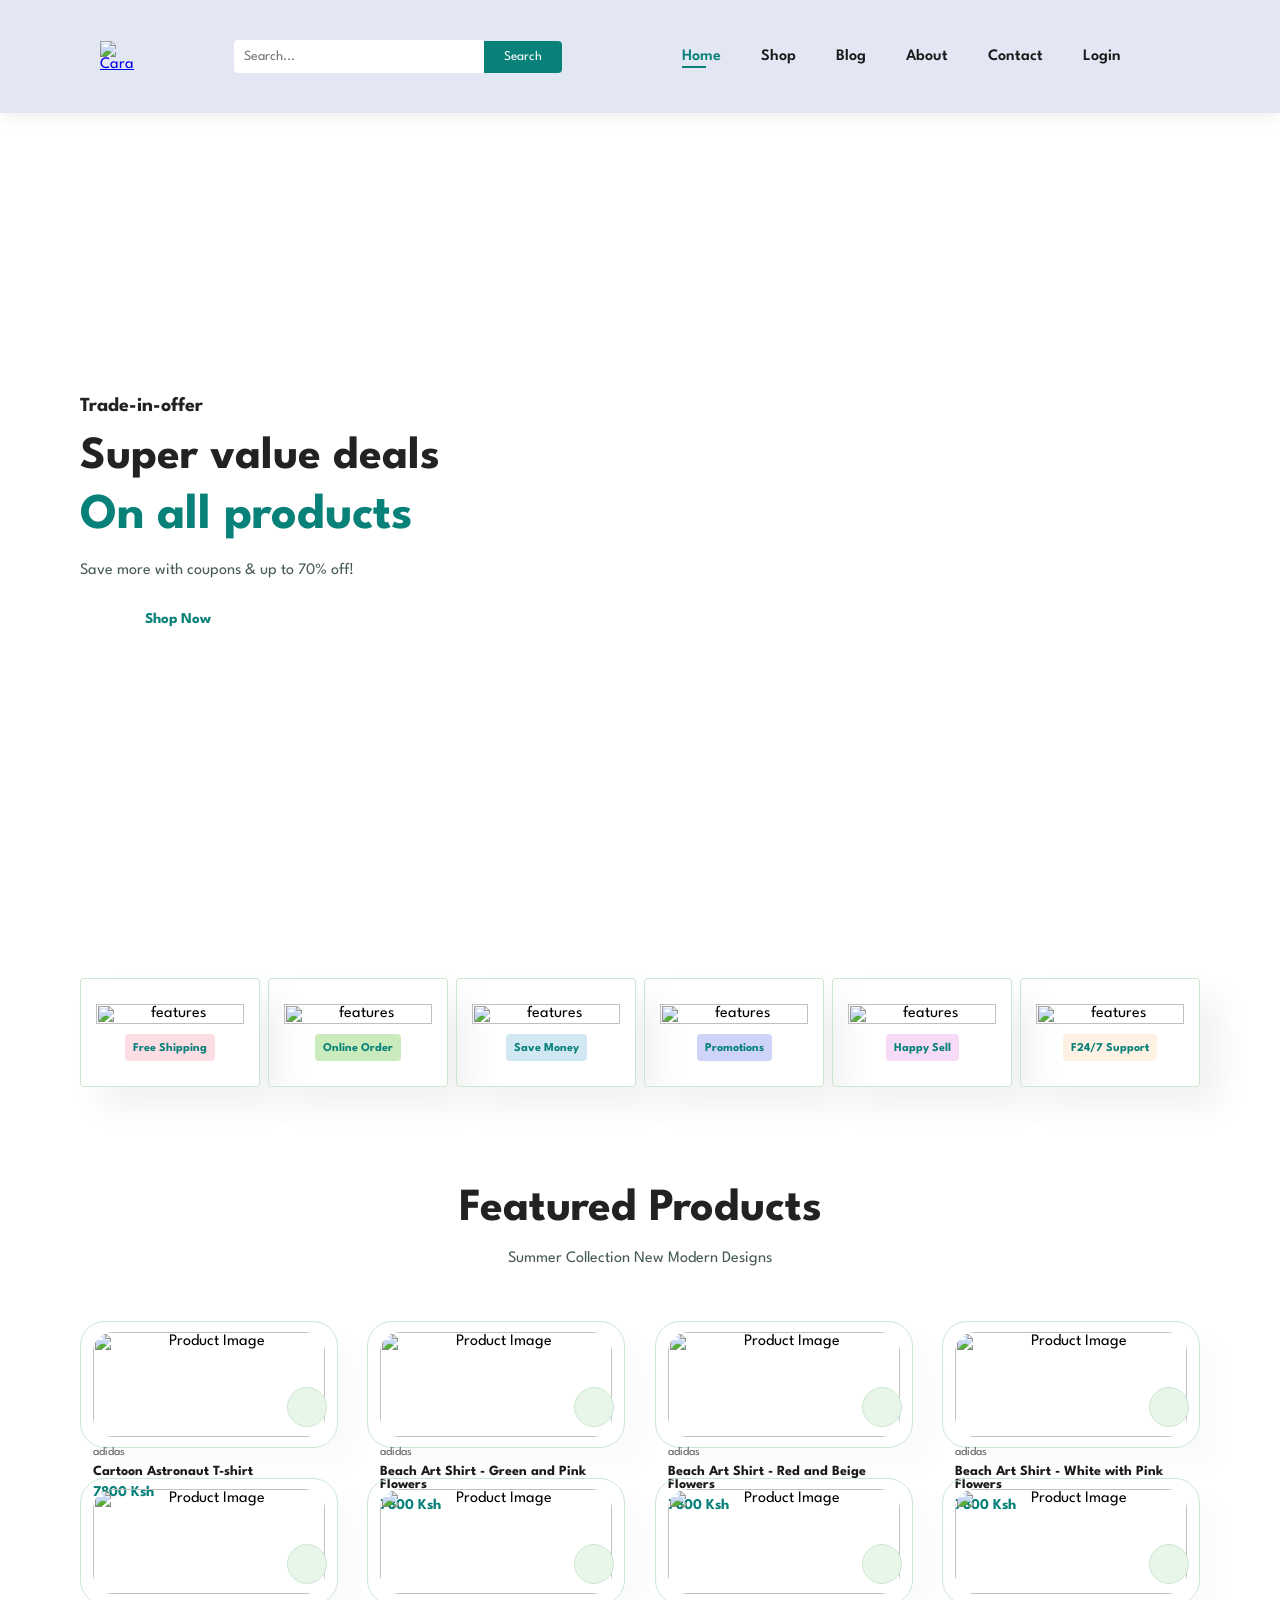
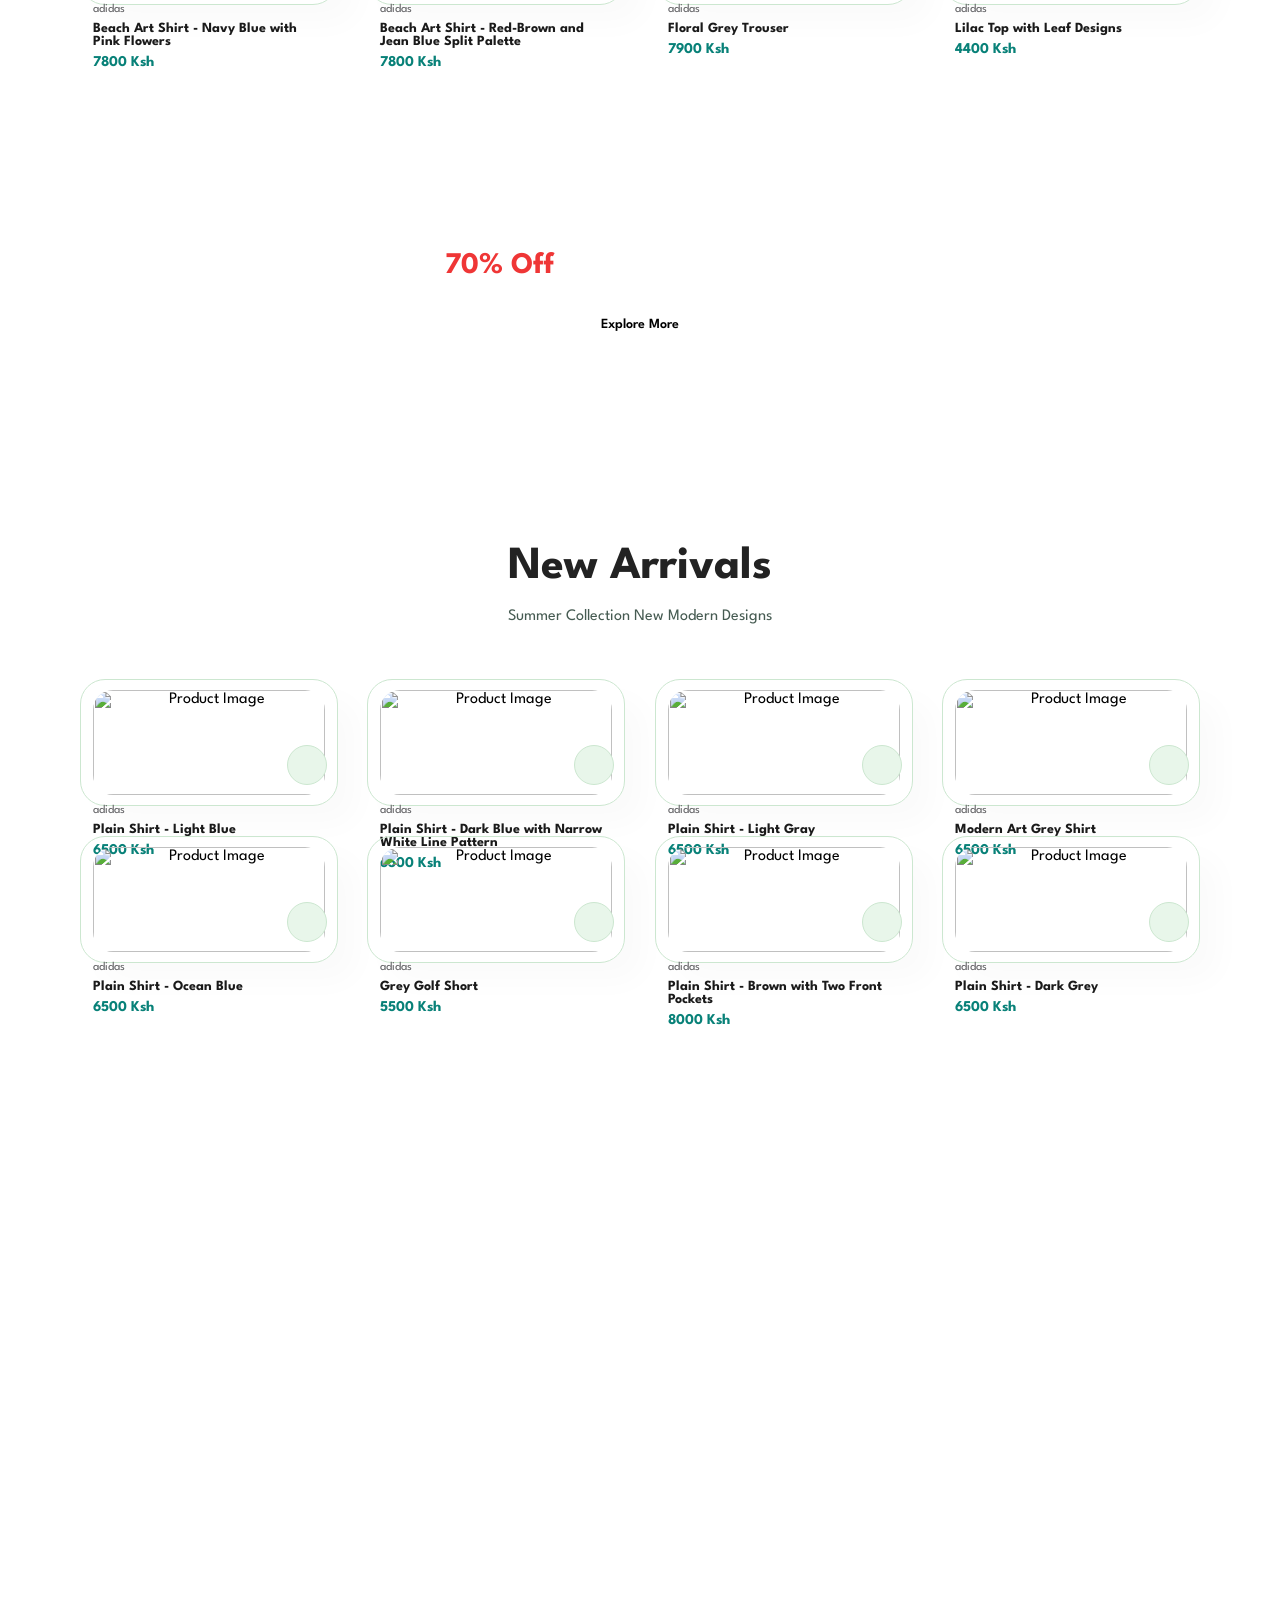
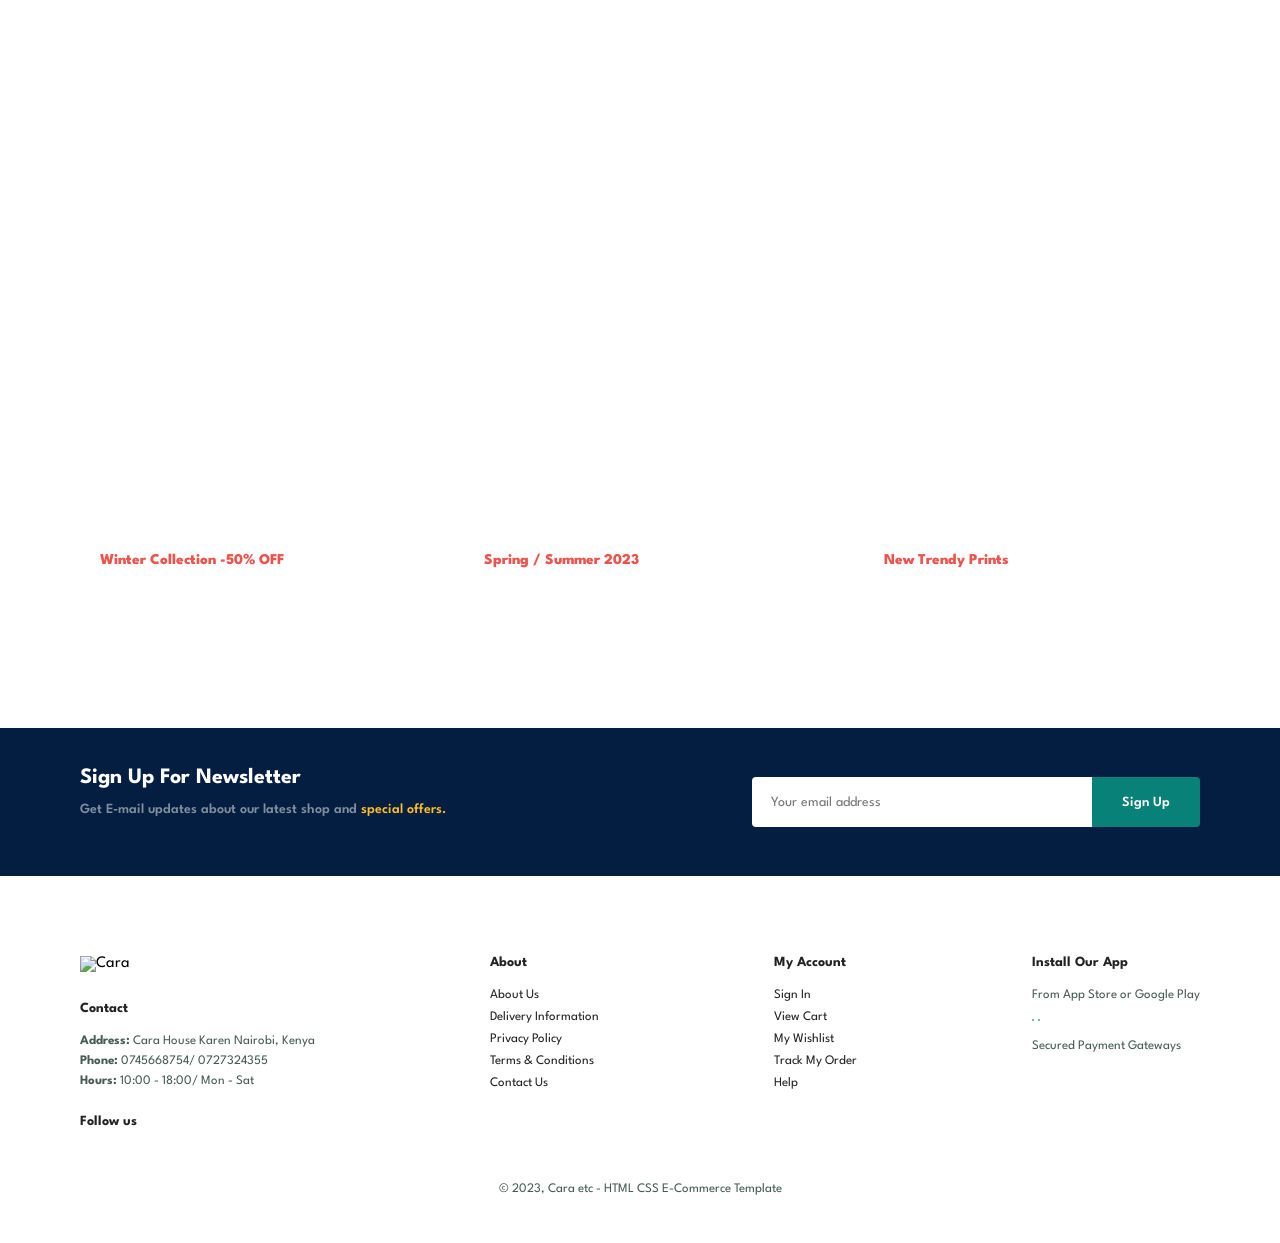
==== src/index.html @ 870f9282 "Add files via upload" ====
<html lang="en">
<head>
    <meta charset="UTF-8">
    <meta name="viewport" content="width=device-width, initial-scale=1.0">
    <title>Cara</title>
    <script src="https://kit.fontawesome.com/a2600dddb8.js" crossorigin="anonymous"></script>
    <script src="https://www.gstatic.com/firebasejs/10.5.2/firebase-firestore.js"></script>
    <link rel="stylesheet" href="style.css">
</head>
<body>

<section id="header">
    <a href="#"><img src="C:\Users\Maverick De' Clerke\Documents\GitHub\Cara\img\logo.png" class="logo" alt="Cara"></a>
    <div id="search-bar">
        <input type="text" id="search-input" placeholder="Search...">
        <button id="search-button">Search</button>
    </div>    
    <div>
        <ul id="navbar">
            <li><a class="active" href="index.html">Home</a></li>
            <li><a href="shop.html">Shop</a></li>
            <li><a href="blog.html">Blog</a></li>
            <li><a href="about.html">About</a></li>
            <li><a href="contact.html">Contact</a></li>
            <li><a href="home.html">Login</a></li>
            <li><a href="cart.html"><i class="fa-solid fa-store"></i></a></li>
        </ul>
    </div>
</section>

<section id="hero">
    <h4>Trade-in-offer</h4>
    <h2>Super value deals</h2>
    <h1>On all products</h1>
    <p>Save more with coupons & up to 70% off!</p>
    <button>Shop Now</button>
</section>

<section id="feature" class="section-p1">
    <div class="fe-box">
        <img src="C:\Users\Maverick De' Clerke\Documents\GitHub\Cara\img\features\f1.png" alt="features">
        <h6>Free Shipping</h6>
    </div>
    <div class="fe-box">
        <img src="C:\Users\Maverick De' Clerke\Documents\GitHub\Cara\img\features\f2.png" alt="features">
        <h6>Online Order</h6>
    </div>
    <div class="fe-box">
        <img src="C:\Users\Maverick De' Clerke\Documents\GitHub\Cara\img\features\f3.png" alt="features">
        <h6>Save Money</h6>
    </div>
    <div class="fe-box">
        <img src="C:\Users\Maverick De' Clerke\Documents\GitHub\Cara\img\features\f4.png" alt="features">
        <h6>Promotions</h6>
    </div>
    <div class="fe-box">
        <img src="C:\Users\Maverick De' Clerke\Documents\GitHub\Cara\img\features\f5.png" alt="features">
        <h6>Happy Sell</h6>
    </div>
    <div class="fe-box">
        <img src="C:\Users\Maverick De' Clerke\Documents\GitHub\Cara\img\features\f6.png" alt="features">
        <h6>F24/7 Support</h6>
    </div>
    

</section>

<section id="product1" class="section-p1">
<h2>Featured Products</h2>
<p>Summer Collection New Modern Designs</p>
<div class="pro-container">
       <div class="pro">
        <img src="C:\Users\Maverick De' Clerke\Documents\GitHub\Cara\img\products\f1.jpg" alt="Product Image">
            <div class="des">
                <span>adidas</span>
                <h5>Cartoon Astronaut T-shirt</h5>
                <div class="star">
                   <i class="fa-solid fa-star"></i>
                   <i class="fa-solid fa-star"></i>
                   <i class="fa-solid fa-star"></i>
                   <i class="fa-solid fa-star"></i>
                   <i class="fa-solid fa-star"></i> 
                </div>
                <h4>7800 Ksh</h4>
            </div>
            <a href="#"><i class="fa-solid fa-cart-shopping cart"></i></a>
       </div>
       <div class="pro">
        <img src="C:\Users\Maverick De' Clerke\Documents\GitHub\Cara\img\products\f2.jpg" alt="Product Image">
            <div class="des">
                <span>adidas</span>
                <h5>Beach Art Shirt - Green and Pink Flowers</h5>
                <div class="star">
                   <i class="fa-solid fa-star"></i>
                   <i class="fa-solid fa-star"></i>
                   <i class="fa-solid fa-star"></i>
                   <i class="fa-solid fa-star"></i>
                   <i class="fa-solid fa-star"></i> 
                </div>
                <h4>7800 Ksh</h4>
            </div>
            <a href="#"><i class="fa-solid fa-cart-shopping cart"></i></a>
       </div>
       <div class="pro">
        <img src="C:\Users\Maverick De' Clerke\Documents\GitHub\Cara\img\products\f3.jpg" alt="Product Image">
            <div class="des">
                <span>adidas</span>
                <h5>Beach Art Shirt - Red and Beige Flowers</h5>
                <div class="star">
                   <i class="fa-solid fa-star"></i>
                   <i class="fa-solid fa-star"></i>
                   <i class="fa-solid fa-star"></i>
                   <i class="fa-solid fa-star"></i>
                   <i class="fa-solid fa-star"></i> 
                </div>
                <h4>7800 Ksh</h4>
            </div>
            <a href="#"><i class="fa-solid fa-cart-shopping cart"></i></a>
       </div>
       <div class="pro">
        <img src="C:\Users\Maverick De' Clerke\Documents\GitHub\Cara\img\products\f4.jpg" alt="Product Image">
            <div class="des">
                <span>adidas</span>
                <h5>Beach Art Shirt - White with Pink Flowers</h5>
                <div class="star">
                   <i class="fa-solid fa-star"></i>
                   <i class="fa-solid fa-star"></i>
                   <i class="fa-solid fa-star"></i>
                   <i class="fa-solid fa-star"></i>
                   <i class="fa-solid fa-star"></i> 
                </div>
                <h4>7800 Ksh</h4>
            </div>
            <a href="#"><i class="fa-solid fa-cart-shopping cart"></i></a>
       </div>
       <div class="pro">
        <img src="C:\Users\Maverick De' Clerke\Documents\GitHub\Cara\img\products\f5.jpg" alt="Product Image">
            <div class="des">
                <span>adidas</span>
                <h5>Beach Art Shirt - Navy Blue with Pink Flowers</h5>
                <div class="star">
                   <i class="fa-solid fa-star"></i>
                   <i class="fa-solid fa-star"></i>
                   <i class="fa-solid fa-star"></i>
                   <i class="fa-solid fa-star"></i>
                   <i class="fa-solid fa-star"></i> 
                </div>
                <h4>7800 Ksh</h4>
            </div>
            <a href="#"><i class="fa-solid fa-cart-shopping cart"></i></a>
       </div>
       <div class="pro">
        <img src="C:\Users\Maverick De' Clerke\Documents\GitHub\Cara\img\products\f6.jpg" alt="Product Image">
            <div class="des">
                <span>adidas</span>
                <h5>Beach Art Shirt - Red-Brown and Jean Blue Split Palette</h5>
                <div class="star">
                   <i class="fa-solid fa-star"></i>
                   <i class="fa-solid fa-star"></i>
                   <i class="fa-solid fa-star"></i>
                   <i class="fa-solid fa-star"></i>
                   <i class="fa-solid fa-star"></i> 
                </div>
                <h4>7800 Ksh</h4>
            </div>
            <a href="#"><i class="fa-solid fa-cart-shopping cart"></i></a>
       </div>
       <div class="pro">
        <img src="C:\Users\Maverick De' Clerke\Documents\GitHub\Cara\img\products\f7.jpg" alt="Product Image">
            <div class="des">
                <span>adidas</span>
                <h5>Floral Grey Trouser</h5>
                <div class="star">
                   <i class="fa-solid fa-star"></i>
                   <i class="fa-solid fa-star"></i>
                   <i class="fa-solid fa-star"></i>
                   <i class="fa-solid fa-star"></i>
                   <i class="fa-solid fa-star"></i> 
                </div>
                <h4>7900 Ksh</h4>
            </div>
            <a href="#"><i class="fa-solid fa-cart-shopping cart"></i></a>
       </div>
       <div class="pro">
        <img src="C:\Users\Maverick De' Clerke\Documents\GitHub\Cara\img\products\f8.jpg" alt="Product Image">
            <div class="des">
                <span>adidas</span>
                <h5>Lilac Top with Leaf Designs</h5>
                <div class="star">
                   <i class="fa-solid fa-star"></i>
                   <i class="fa-solid fa-star"></i>
                   <i class="fa-solid fa-star"></i>
                   <i class="fa-solid fa-star"></i>
                   <i class="fa-solid fa-star"></i> 
                </div>
                <h4>4400 Ksh</h4>
            </div>
            <a href="#"><i class="fa-solid fa-cart-shopping cart"></i></a>
       </div>
</div>
</section>

<section id="banner" class="section-m1">
    <h4>Repair Services</h4>
    <h2>Up to <span>70% Off</span> - All T-Shirts & Accessories</h2>
    <button class="normal">Explore More</button>
    </section>

<section id="product1" class="section-p1">
<h2>New Arrivals</h2>
<p>Summer Collection New Modern Designs</p>
<div class="pro-container">
       <div class="pro">
        <img src="C:\Users\Maverick De' Clerke\Documents\GitHub\Cara\img\products\n1.jpg" alt="Product Image">
            <div class="des">
                <span>adidas</span>
                <h5>Plain Shirt - Light Blue</h5>
                <div class="star">
                   <i class="fa-solid fa-star"></i>
                   <i class="fa-solid fa-star"></i>
                   <i class="fa-solid fa-star"></i>
                   <i class="fa-solid fa-star"></i>
                   <i class="fa-solid fa-star"></i> 
                </div>
                <h4>6500 Ksh</h4>
            </div>
            <a href="#"><i class="fa-solid fa-cart-shopping cart"></i></a>
       </div>
       <div class="pro">
        <img src="C:\Users\Maverick De' Clerke\Documents\GitHub\Cara\img\products\n2.jpg" alt="Product Image">
            <div class="des">
                <span>adidas</span>
                <h5>Plain Shirt - Dark Blue with Narrow White Line Pattern</h5>
                <div class="star">
                   <i class="fa-solid fa-star"></i>
                   <i class="fa-solid fa-star"></i>
                   <i class="fa-solid fa-star"></i>
                   <i class="fa-solid fa-star"></i>
                   <i class="fa-solid fa-star"></i> 
                </div>
                <h4>6500 Ksh</h4>
            </div>
            <a href="#"><i class="fa-solid fa-cart-shopping cart"></i></a>
       </div>
       <div class="pro">
        <img src="C:\Users\Maverick De' Clerke\Documents\GitHub\Cara\img\products\n3.jpg" alt="Product Image">
            <div class="des">
                <span>adidas</span>
                <h5>Plain Shirt - Light Gray</h5>
                <div class="star">
                   <i class="fa-solid fa-star"></i>
                   <i class="fa-solid fa-star"></i>
                   <i class="fa-solid fa-star"></i>
                   <i class="fa-solid fa-star"></i>
                   <i class="fa-solid fa-star"></i> 
                </div>
                <h4>6500 Ksh</h4>
            </div>
            <a href="#"><i class="fa-solid fa-cart-shopping cart"></i></a>
       </div>
       <div class="pro">
        <img src="C:\Users\Maverick De' Clerke\Documents\GitHub\Cara\img\products\n4.jpg" alt="Product Image">
            <div class="des">
                <span>adidas</span>
                <h5>Modern Art Grey Shirt</h5>
                <div class="star">
                   <i class="fa-solid fa-star"></i>
                   <i class="fa-solid fa-star"></i>
                   <i class="fa-solid fa-star"></i>
                   <i class="fa-solid fa-star"></i>
                   <i class="fa-solid fa-star"></i> 
                </div>
                <h4>6500 Ksh</h4>
            </div>
            <a href="#"><i class="fa-solid fa-cart-shopping cart"></i></a>
       </div>
       <div class="pro">
        <img src="C:\Users\Maverick De' Clerke\Documents\GitHub\Cara\img\products\n5.jpg" alt="Product Image">
            <div class="des">
                <span>adidas</span>
                <h5>Plain Shirt - Ocean Blue</h5>
                <div class="star">
                   <i class="fa-solid fa-star"></i>
                   <i class="fa-solid fa-star"></i>
                   <i class="fa-solid fa-star"></i>
                   <i class="fa-solid fa-star"></i>
                   <i class="fa-solid fa-star"></i> 
                </div>
                <h4>6500 Ksh</h4>
            </div>
            <a href="#"><i class="fa-solid fa-cart-shopping cart"></i></a>
       </div>
       <div class="pro">
        <img src="C:\Users\Maverick De' Clerke\Documents\GitHub\Cara\img\products\n6.jpg" alt="Product Image">
            <div class="des">
                <span>adidas</span>
                <h5>Grey Golf Short</h5>
                <div class="star">
                   <i class="fa-solid fa-star"></i>
                   <i class="fa-solid fa-star"></i>
                   <i class="fa-solid fa-star"></i>
                   <i class="fa-solid fa-star"></i>
                   <i class="fa-solid fa-star"></i> 
                </div>
                <h4>5500 Ksh</h4>
            </div>
            <a href="#"><i class="fa-solid fa-cart-shopping cart"></i></a>
       </div>
       <div class="pro">
        <img src="C:\Users\Maverick De' Clerke\Documents\GitHub\Cara\img\products\n7.jpg" alt="Product Image">
            <div class="des">
                <span>adidas</span>
                <h5>Plain Shirt - Brown with Two Front Pockets</h5>
                <div class="star">
                   <i class="fa-solid fa-star"></i>
                   <i class="fa-solid fa-star"></i>
                   <i class="fa-solid fa-star"></i>
                   <i class="fa-solid fa-star"></i>
                   <i class="fa-solid fa-star"></i> 
                </div>
                <h4>8000 Ksh</h4>
            </div>
            <a href="#"><i class="fa-solid fa-cart-shopping cart"></i></a>
       </div>
       <div class="pro">
        <img src="C:\Users\Maverick De' Clerke\Documents\GitHub\Cara\img\products\n8.jpg" alt="Product Image">
            <div class="des">
                <span>adidas</span>
                <h5>Plain Shirt - Dark Grey</h5>
                <div class="star">
                   <i class="fa-solid fa-star"></i>
                   <i class="fa-solid fa-star"></i>
                   <i class="fa-solid fa-star"></i>
                   <i class="fa-solid fa-star"></i>
                   <i class="fa-solid fa-star"></i> 
                </div>
                <h4>6500 Ksh</h4>
            </div>
            <a href="#"><i class="fa-solid fa-cart-shopping cart"></i></a>
       </div>
</div>
</section>

<section id="sm-banner" class="section-p1">
    <div class="banner-box">
        <h4>Crazy Deals</h4>
        <h2>Buy 1 get 1 free</h2>
        <span>The best classic dress is on sale at Cara</span>
        <button class="white">Learn More</button>
    </div>
    <div class="banner-box banner-box2">
        <h4>Spring/Summer</h4>
        <h2>Upcoming Season</h2>
        <span>The best classic dress is on sale at Cara</span>
        <button class="white">Collection</button>
    </div>
</section>

<section id="banner3">
    <div class="banner-box">
        
        <h2>SEASONAL SALE</h2>
        <h3>Winter Collection -50% OFF</h3>
        
    </div>
    <div class="banner-box banner-box2">
        
        <h2>NEW FOOTWEAR COLLECTION</h2>
        <h3>Spring / Summer 2023</h3>
        
    </div>
    <div class="banner-box banner-box3">
        
        <h2>T-SHIRTS</h2>
        <h3>New Trendy Prints</h3>
        
    </div>
</section>

<section id="newsletter" class="section-p1 section-m1">

<div class="newstext">
    <h4>Sign Up For Newsletter</h4>
    <p>Get E-mail updates about our latest shop and <span>special offers.</span> </p>
</div>
<div class="form">
    <input type="text" placeholder="Your email address">
    <button class="normal">Sign Up</button>
</div>

</section>

<footer class="section-p1">

    <div class="col">
        <img class="logo" src="C:\Users\Maverick De' Clerke\Documents\GitHub\Cara\img\logo.png" alt="Cara">
        <h4>Contact</h4>
        <p><strong>Address:</strong> Cara House
Karen
Nairobi, Kenya</p>
        <p><strong>Phone:</strong> 0745668754/ 0727324355</p>
        <p><strong>Hours:</strong> 10:00 - 18:00/ Mon - Sat</p>
        <div class="follow">
             <h4>Follow us</h4>
             <div class="icon">
                <i class="fa-brands fa-facebook-f"></i>
                <i class="fa-brands fa-x-twitter"></i>
                <i class="fa-brands fa-instagram"></i>
                <i class="fa-brands fa-google"></i>
             </div>
        </div>
    </div>
    <div class="col">
        <h4>About</h4>
        <a href="#">About Us</a>
        <a href="#">Delivery Information</a>
        <a href="#">Privacy Policy</a>
        <a href="#">Terms & Conditions</a>
        <a href="#">Contact Us</a>
    </div>
    <div class="col">
        <h4>My Account</h4>
        <a href="#">Sign In</a>
        <a href="#">View Cart</a>
        <a href="#">My Wishlist</a>
        <a href="#">Track My Order</a>
        <a href="#">Help</a>
    </div>
    <div class="col install">
        <h4>Install Our App</h4>
        <p>From App Store or Google Play</p>
        <div class="row">
            <img src="C:\Users\Maverick De' Clerke\Documents\GitHub\Cara\img\pay\app.jpg" alt="">
            <img src="C:\Users\Maverick De' Clerke\Documents\GitHub\Cara\img\pay\play.jpg" alt="">
        </div>
        <p>Secured Payment Gateways</p>
        <img src="C:\Users\Maverick De' Clerke\Documents\GitHub\Cara\img\pay\pay.png" alt="">
    </div>
    <div class="copyright">
        <p>© 2023, Cara etc - HTML CSS E-Commerce Template</p>
    </div>
</footer>

 <script src="script.js"></script>
</body>
<!-- ... (Previous HTML code) ... -->

<script>
    // Initialize Firebase
    const firebaseConfig = {
        apiKey: 'YOUR_API_KEY',
        authDomain: 'YOUR_AUTH_DOMAIN',
        projectId: 'YOUR_PROJECT_ID',
        storageBucket: 'YOUR_STORAGE_BUCKET',
        messagingSenderId: 'YOUR_MESSAGING_SENDER_ID',
        appId: 'YOUR_APP_ID'
    };

    firebase.initializeApp(firebaseConfig);
    const db = firebase.firestore();

    // Function to fetch product data and display it
    function fetchProductData() {
        const productsCollection = db.collection('products');

        productsCollection.get()
            .then((querySnapshot) => {
                const productContainer = document.getElementById('product-container');

                querySnapshot.forEach((doc) => {
                    const productData = doc.data();
                    const productElement = createProductElement(productData);
                    productContainer.appendChild(productElement);
                });
            })
            .catch((error) => {
                console.error('Error getting products:', error);
            });
    }

    // Function to create a product element for displaying
    function createProductElement(productData) {
        const productDiv = document.createElement('div');
        productDiv.classList.add('pro');

        // Create HTML structure for the product using productData
        // You can customize this structure based on your HTML layout
        productDiv.innerHTML = `
            <img src="${productData.imageUrl}" alt="Product Image">
            <div class="des">
                <span>${productData.brand}</span>
                <h5>${productData.name}</h5>
                <div class="star">
                    <!-- Add stars based on product rating -->
                </div>
                <h4>${productData.price} Ksh</h4>
            </div>
            <a href="#"><i class="fa-solid fa-cart-shopping cart"></i></a>
        `;

        return productDiv;
    }

    // Function to fetch a user's order history
    function fetchOrderHistory(userId) {
        // Implement code to fetch the user's order history from Firestore
        // You may need to structure your Firestore database to store order history for each user
    }

</script>

<!-- ... (Remaining HTML code) ... -->

</html>
---- src/style.css ----
@import url("https://fonts.googleapis.com/css2?family=Spartan:wght@100;200;300;400;500;600;700;800;900&display=swap");
* {
  margin: 0;
  padding: 0;
  box-sizing: border-box;
  font-family: "Spartan", sans-serif;
}

html {
  scroll-behavior: smooth;
}

/* Global Styles */

h1 {
  font-size: 50px;
  line-height: 64px;
  color: #222;
}

h2 {
  font-size: 46px;
  line-height: 54px;
  color: #222;
}

h4 {
  font-size: 20px;
  color: #222;
}

h6 {
  font-weight: 700;
  font-size: 12px;
}

p {
  font-size: 16px;
  color: #465b52;
  margin: 15px 0 20px 0;
}

.section-p1 {
  padding: 40px 80px;
}

.section-m1 {
  margin: 40px 0;
}

button.normal {
  font-size: 14px;
  font-weight: 600;
  padding: 15px 30px;
  color: #000;
  background-color: #fff;
  border-radius: 4px;
  cursor: pointer;
  border: none;
  outline: none;
  transition: 0.2s;
}


button.white {
  font-size: 13px;
  font-weight: 600;
  padding: 11px 18px;
  color: #fff;
  background-color: transparent;
  cursor: pointer;
  border: 1px solid #fff;
  outline: none;
  transition: 0.2s;
}

body {
  width: 100%;
}


#header{
    display: flex;
    align-items: center;
    justify-content: space-between;
    padding: 30px 100px;
    background: #e3e6f3;
    box-shadow: 0 5px 15px rgba(0, 0, 0, 0.06);
    z-index: 999;
    position: sticky;
    top: 0;
    left: 0;
}


#navbar{
    display: flex;
    align-items: center;
    justify-content: center;
}


#navbar li{
    list-style: none;
    padding: 0 20px;
    position: relative;
}


#navbar li a {
    text-decoration: none;
    font-size: 16px;
    font-weight: 600;
    color: #1a1a1a;
    transition: 0.3s ease;
}


#navbar li a:hover,
#navbar li a.active {
    color: #088178;
}


#navbar li a.active::after,
#navbar li a:hover::after {
    content:"";
    width: 30%;
    height: 2px;
    background: #088178;
    position: absolute;
    bottom: -4px;
    left: 20px;
}

#hero {
  background-image: url("C:/Users/Maverick De' Clerke/Documents/GitHub/Cara/img/hero4.png");
  height: 90vh;
  width: 100%;
  background-size: cover;
  background-position: top 25% right 0;
  padding: 0 80px;
  display: flex;
  flex-direction: column;
  align-items: flex-start;
  justify-content: center;
}

#hero h4{
  padding-bottom: 15px;
}

#hero h1{
  color: #088178;
}

#hero button{
  background-image: url("C:/Users/Maverick De' Clerke/Documents/GitHub/Cara/img/button.png");
  background-color: transparent;
  color: #088178;
  border: 0;
  padding: 14px 80px 14px 65px;
  background-repeat: no-repeat;
  cursor: pointer;
  font-weight: 700;
  font-size: 15px;
}

#feature {
  display: flex;
  align-items: center;
  justify-content: space-between;
  flex-wrap: wrap;
}
#feature .fe-box{
  width: 180px;
  text-align: center;
  padding: 25px 15px;
  box-shadow: 20px 20px 34px rgba(0, 0, 0, 0.06);
  border: 1px solid #cce7d0;
  border-radius: 4px;
  margin: 15px 0;
}


#feature .fe-box:hover {
  box-shadow: 10px 10px 54px rgba(70, 62, 221, 0.1);
}

#feature .fe-box img{
  width: 100%;
  margin-bottom: 10px;
}

#feature .fe-box h6 {
  display: inline-block;
  padding: 9px 8px 6px 8px;
  line-height: 1;
  border-radius: 4px;
  color: #088178;
  background-color: #fddde4;
}
#feature .fe-box:nth-child(2) h6{
  background-color: #ccebbc;
}
#feature .fe-box:nth-child(3) h6{
  background-color: #d1e8f2;
}
#feature .fe-box:nth-child(4) h6{
  background-color: #cdd4f8;
}
#feature .fe-box:nth-child(5) h6{
  background-color: #f6dbf6;
}
#feature .fe-box:nth-child(6) h6{
  background-color: #fff2e5;
}


#product1{
  text-align: center;
}

#product1 .pro-container{
display: flex;
justify-content: space-between;
padding-top: 20px;
flex-wrap: wrap;
}

#product1 .pro{
  width: 23%;
  min-width: 250px;
  padding: 10px 12px;
  border: 1px solid #cce7d0;
  border-radius: 25px;
  cursor: pointer;
  box-shadow: 20px 20px 30px rgba(0, 0, 0, 0.02);
  margin: 15px 0;
  transition: 0.2s ease;
  position: relative;
}

#product1 .pro:hover{
  box-shadow: 20px 20px 30px rgba(0, 0, 0, 0.06);
}

#product1 .pro img{
  width: 100%;
  border-radius: 20px;
}


#product1 .pro .des{
  text-align: start;
  padding: 10px 0;
}


#product1 .pro .des span{
  color: #606063;
  font-size: 12px;
}


#product1 .pro .des h5{
  padding-top: 7px;
  color: #1a1a1a;
  font-size: 14px;
}


#product1 .pro .des i{
  font-size: 12px;
  color: rgb(243, 181, 25);
}


#product1 .pro .des h4{
  padding-top: 7px;
  font-size: 15px;
  font-weight: 700;
  color: #088178;
}


#product1 .pro .cart{
  width: 40px;
  height: 40px;
  line-height: 40px;
  border-radius: 50px;
  background-color: #e8f6ea;
  font-weight: 0;
  color: #088178;
  border: 1px solid #cce7d0;
  position: absolute;
  bottom: 20px;
  right: 10px;
}


#banner{
  display: flex;
  flex-direction: column;
  justify-content: center;
  text-align: center;
  align-items: center;
  background-image: url("C:/Users/Maverick De' Clerke/Documents/GitHub/Cara/img/banner/b2.jpg");
  width: 100%;
  height: 40vh;
  background-size: cover;
  background-position: center;  
}


#banner h4{
  color: #fff;
  font-size: 16px;
}


#banner h2{
  color: #fff;
  font-size: 30px;
  padding: 10px 0;
}


#banner h2 span{
  color: #ef3636;
}


#banner button:hover{
  background-color: #088178;
  color: #fff;
}


#sm-banner{
  display: flex;
  justify-content: space-between;
  flex-wrap: wrap;
}

#sm-banner .banner-box{
  display: flex;
  flex-direction: column;
  justify-content: center;
  align-items: flex-start;
  background-image: url("C:/Users/Maverick De' Clerke/Documents/GitHub/Cara/img/banner/b17.jpg");
  min-width: 580px;
  height: 50vh;
  background-size: cover;
  background-position: center;
  padding: 30px;
}


#sm-banner .banner-box2{
  background-image: url("C:/Users/Maverick De' Clerke/Documents/GitHub/Cara/img/banner/b10.jpg");
}

#sm-banner h4{
  color: #fff;
  font-size: 20px;
  font-weight: 300;
}


#sm-banner h2{
  color: #fff;
  font-size: 28px;
  font-weight: 800;
}


#sm-banner span{
  color: #fff;
  font-size: 14px;
  font-weight: 500;
  padding-bottom: 15px;
}


#sm-banner .banner-box:hover button{
  background: #088178;
  border: 1px solid #088178;
}


#banner3{
display: flex;
justify-content: space-between;
flex-wrap: wrap;
padding: 0 80px;
}

#banner3 .banner-box{
  display: flex;
  flex-direction: column;
  justify-content: center;
  align-items: flex-start;
  background-image: url("C:/Users/Maverick De' Clerke/Documents/GitHub/Cara/img/banner/b7.jpg");
  min-width: 30%;
  height: 30vh;
  background-size: cover;
  background-position: center;
  padding: 20px;
  margin-bottom: 20px;
}

#banner3 .banner-box2{
  background-image: url("C:/Users/Maverick De' Clerke/Documents/GitHub/Cara/img/banner/b4.jpg");
}

#banner3 .banner-box3{
  background-image: url("C:/Users/Maverick De' Clerke/Documents/GitHub/Cara/img/banner/b18.jpg");
}

#banner3 h2{
  color: #fff;
  font-weight: 900;
  font-size: 22px;
}


#banner3 h3{
  color: #ec544e;
  font-weight: 800;
  font-size: 15px;
}


#newsletter{
  display: flex;
  justify-content: space-between;
  flex-wrap: wrap;
  align-items: center;
  background-image: url("C:/Users/Maverick De' Clerke/Documents/GitHub/Cara/img/banner/b14.png");
  background-repeat: no-repeat;
  background-position: 20% 30%;
  background-color: #041e42;
}


#newsletter h4{
  font-size: 22px;
  font-weight: 700;
  color: #ffffff;
}

#newsletter p{
  font-size: 14px;
  font-weight: 600;
  color: #818ea0;
}

#newsletter p span{
  
  color: #ffbd27;
}

#newsletter .form{
  display: flex;
  width: 40%;
}

#newsletter input{
  height: 3.125rem;
  padding: 0 1.25em;
  font-size: 14px;
  width: 100%;
  border: 1px solid transparent;
  border-radius: 4px;
  outline: none;
  border-top-right-radius: 0;
  border-bottom-right-radius: 0;
}

#newsletter button{
  background-color: #088178;
  color: #fff;
  white-space: nowrap;
  border-top-left-radius: 0;
  border-bottom-left-radius: 0;
}

footer{
  display: flex;
  flex-wrap: wrap;
  justify-content: space-between;
}

footer .col{
  display: flex;
  flex-direction: column;
  align-items: flex-start;
  margin-bottom: 20px;
}


footer .logo{
  margin-bottom: 30px;
}

footer h4{
  font-size: 14px;
  padding-bottom: 20px;
}

footer p{
  font-size: 13px;
  margin: 0 0 8px 0;
}

footer a{
  font-size: 13px;
  text-decoration: none;
  color: #222;
  margin-bottom: 10px;
}

footer .follow{
  margin-top: 20px;
}

footer .follow i{
  color: #465b52;
  padding-right: 4px;
  cursor: pointer;
}

footer .install .row img{
  border: 1px solid #088178;
  border-radius: 6px;
}

footer .install img{
  margin: 10px 0 15px 0;
}

footer .follow i:hover,
footer a:hover{
  color: #088178;
}

footer .copyright{
  width: 100%;
  text-align: center;
}


#page-header{
  background-image: url("C:/Users/Maverick De' Clerke/Documents/GitHub/Cara/img/banner/b1.jpg");
  width: 100%;
  height: 40vh;
  background-size: cover;
  display: flex;
  justify-content: center;
  text-align: center;
  flex-direction: column;
  padding: 14px;
}


#page-header h2,
#page-header p {
color: #fff;
}

#pagination {
  text-align: center;
}

#pagination a{
  text-decoration: none;
  background-color: #088178;
  padding: 15px 20px;
  border-radius: 4px;
  color: #fff;
  font-weight: 600;
}

#pagination a i{
  font-size: 16px;
  font-weight: 600;
}

#prodetails{
  display: flex;
  margin-top: 20px;
}

#prodetails .single-pro-image{
  width: 40%;
  margin-right: 50px;
}

.small-img-group{
  display: flex;
  width: fit-content;
  justify-content: space-between;
  margin-top: 5px;
}

.small-img-col{
  flex-basis: 24%;
  cursor: pointer;
}


#prodetails .single-pro-details{
  width: 50%;
  padding-top: 30px;
}

#prodetails .single-pro-details h4{
  padding: 40px 0 20px 0;
}

#prodetails .single-pro-details h2{
  font-size: 26px;
}

#prodetails .single-pro-details select{
  display: block;
  padding: 5px 10px;
  margin-bottom: 10px;
}

#prodetails .single-pro-details input{
  width: 50px;
  height: 47px;
  padding-left: 10px;
  font-size: 16px;
  margin-right: 10px;
}

#prodetails .single-pro-details input:focus{
  outline: none;
}

#prodetails .single-pro-details button{
  background-color: #088178;
  color: #fff;
}

#prodetails .single-pro-details span{
  line-height: 25px;
}


#page-header.blog-header{
  background-image: url("C:/Users/Maverick De' Clerke/Documents/GitHub/Cara/img/banner/b19.jpg");
}

#blog{
  padding: 150px 150px 0 150px;
}

#blog .blog-box{
  display: flex;
  align-items: center;
  width: 100%;
  position: relative;
  padding-bottom: 90px;
}

#blog .blog-img{
  width: 50%;
  margin-right: 40px;
}

#blog img{
  width: 100%;
  height: 300px;
  object-fit: cover;
}

#blog .blog-details{
  width: 50%;
}

#blog .blog-details a {
  text-decoration: none;
  font-size: 11px;
  color: #000;
  font-weight: 700;
  position: relative;
  transition: 0.3s;
}

#blog .blog-details a::after{
  content:"";
  width: 50px;
  height: 1px;
  background-color: #000;
  position: absolute;
  top: 4px;
  right: -60px;
}

#blog .blog-details a:hover {
  color: #088178;
}

#blog .blog-details a:hover::after{
  background-color: #088178;
}

#blog .blog-box h1{
  position: absolute;
  top: -40px;
  left: 0;
  font-size: 70px;
  font-weight: 700;
  color: #c9cbce;
  z-index: -9;
}

#page-header .about-header{
  background-image: url("C:/Users/Maverick De' Clerke/Documents/GitHub/Cara/img/about/banner.png");
}

#about-head{
  display: flex;
  align-items: center;
}

#about-head img{
  width: 50%;
  height: auto;
}

#about-head div{
  padding-left: 40px;
}

#about-app{
  text-align: center;
}

#about-app .video{
  width: 70%;
  height: 100%;
  margin: 30px auto 0 auto;
}

#about-app .video video{
  width: 100%;
  height: 100%;
  border-radius: 20px;
}

#contact-details{
  display: flex;
  align-items: center;
  justify-content: space-between;
}

#contact-details .details{
  width: 40%;
}

#contact-details .details span,
#form-details form span{
  font-size: 12px;
}

#contact-details .details h2,
#form-details form h2{
  font-size: 26px;
  line-height: 35px;
  padding: 20px 0;
}

#contact-details .details h3{
  font-size: 16px;
  padding-bottom: 15px;
}

#contact-details .details li{
  list-style: none;
  display: flex;
  padding: 10px 0;
}

#contact-details .details li i{
  font-size: 14px;
  padding-right: 22px;
}

#contact-details .details li p{
  margin: 0;
  font-size: 14px;
}
#contact-details .map{
  width: 55%;
  height: 400px;
}

#contact-details .map iframe{
  width: 100%;
  height: 100%;
}

#form-details{
  display: flex;
  justify-content: space-between;
  margin: 30px;
  padding: 80px;
  border: 1px solid #e1e1e1;
}

#form-details form{
  width: 65%;
  display: flex;
  flex-direction: column;
  align-items: flex-start;
}

#form-details form input{
  width: 100%;
  padding: 12px 15px;
  outline: none;
  margin-bottom: 20px;
  border: 1px solid #e1e1e1;
}

#form-details form input,
#form-details form textarea{
  width: 100%;
  padding: 12px 15px;
  outline: none;
  margin-bottom: 20px;
  border: 1px solid #e1e1e1;
}

#form-details form button{
  background-color: #088178;
  color: #fff;
}

#form-details .people div{
  padding-bottom: 25px;
  display: flex;
  align-items: flex-start;
}

#form-details .people div img{
  width: 65px;
  height: 65px;
  object-fit: cover;
  margin-right: 15px;
}

#form-details .people div p{
  margin: 0;
  font-size: 13px;
  line-height: 25px;
}

#form-details .people div p span{
  display: block;
  font-size: 16px;
  font-weight: 600;
  color: #000;
}

#cart table{
  width: 100%;
  border-collapse: collapse;
  table-layout: fixed;
  white-space: nowrap;
}

#cart table img{
  width: 70px;
}

#cart table td:nth-child(1){
  width: 100px;
  text-align: center;
}

#cart table td:nth-child(2){
  width: 150px;
  text-align: center;
}

#cart table td:nth-child(3){
  width: 250px;
  text-align: center;
}

#cart table td:nth-child(4),
#cart table td:nth-child(5),
#cart table td:nth-child(6){
  width: 150px;
  text-align: center;
}

#cart table td:nth-child(5) input{
  width: 70px;
  padding: 10px 5px 10px 15px;
}

#cart table thead{
  border: 1px solid #e2e9e1;
  border-left: none;
  border-right: none;
}

#cart table thead td{
  font-weight: 700;
  text-transform: uppercase;
  font-size: 13px;
  padding: 18px 0;
}

#cart table tbody tr td{
  padding-top: 15px;
}

#cart table tbody td{
  font-size: 13px;
}

#cart-add{
  display: flex;
  flex-wrap: wrap;
  justify-content: space-between;
}

#coupon{
  width: 50%;
  margin-bottom: 30px;
}

#coupon h3,
#subtotal h3{
  padding-bottom: 15px;
}

#coupon input{
  padding: 10px 20px;
  outline: none;
  width: 60%;
  margin-right: 10px;
  border: 1px solid #e2e9e1;
}

#coupon button,
#subtotal button{
  background-color: #088178;
  color: #fff;
  padding: 12px 20px;
}

#subtotal{
  width: 50%;
  margin-bottom: 30px;
  border: 1px solid #e2e9e1;
  padding: 30px;
}

#subtotal table{
  border-collapse: collapse;
  width: 100%;
  margin-bottom: 20px;
}

#subtotal table td{
  width: 50%;
  border: 1px solid #e2e9e1;
  padding: 10px;
  font-size: 13px;
}

#search-bar {
  display: flex;
  align-items: center;
  justify-content: flex-end;
  padding: 10px 100px; /* Adjust the padding as needed */
  background: #e3e6f3;
}

#search-input {
  padding: 10px;
  background-color: #fff;
  font-size: 14px; /* Adjust the font size as needed */
  border: none; /* Add appropriate border styles */
  border-top-left-radius: 4px;
  border-bottom-left-radius: 4px;
  margin-right: 0px;
  width: 250px; /* Adjust the width as needed */
  outline: none;
  color: #000;
}

#search-button {
  padding: 10px 20px;
  background-color: #088178;
  color: #fff;
  border: none;
  border-top-right-radius: 4px;
  border-bottom-right-radius: 4px;
  cursor: pointer;
  outline: none;
  transition: 0.2s;
}

#search-button:hover {
  background-color: #046b5f;
}
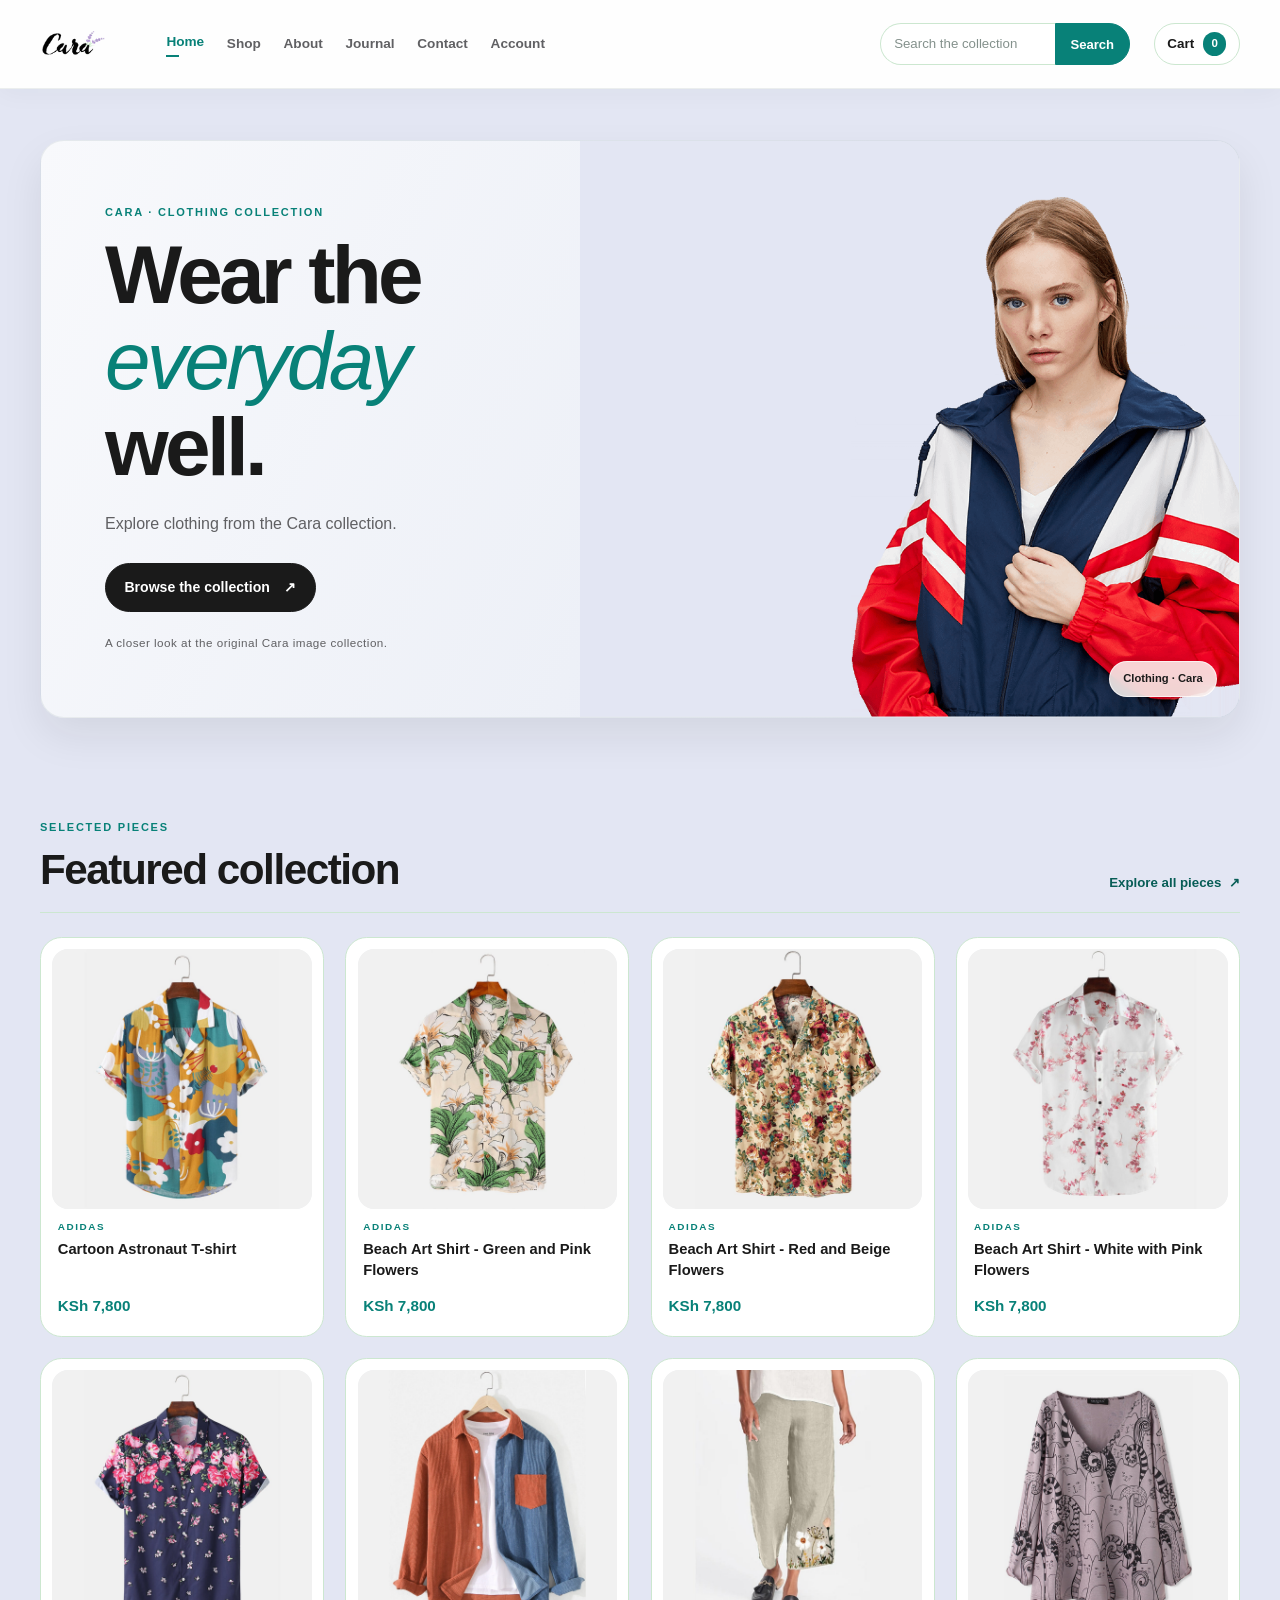
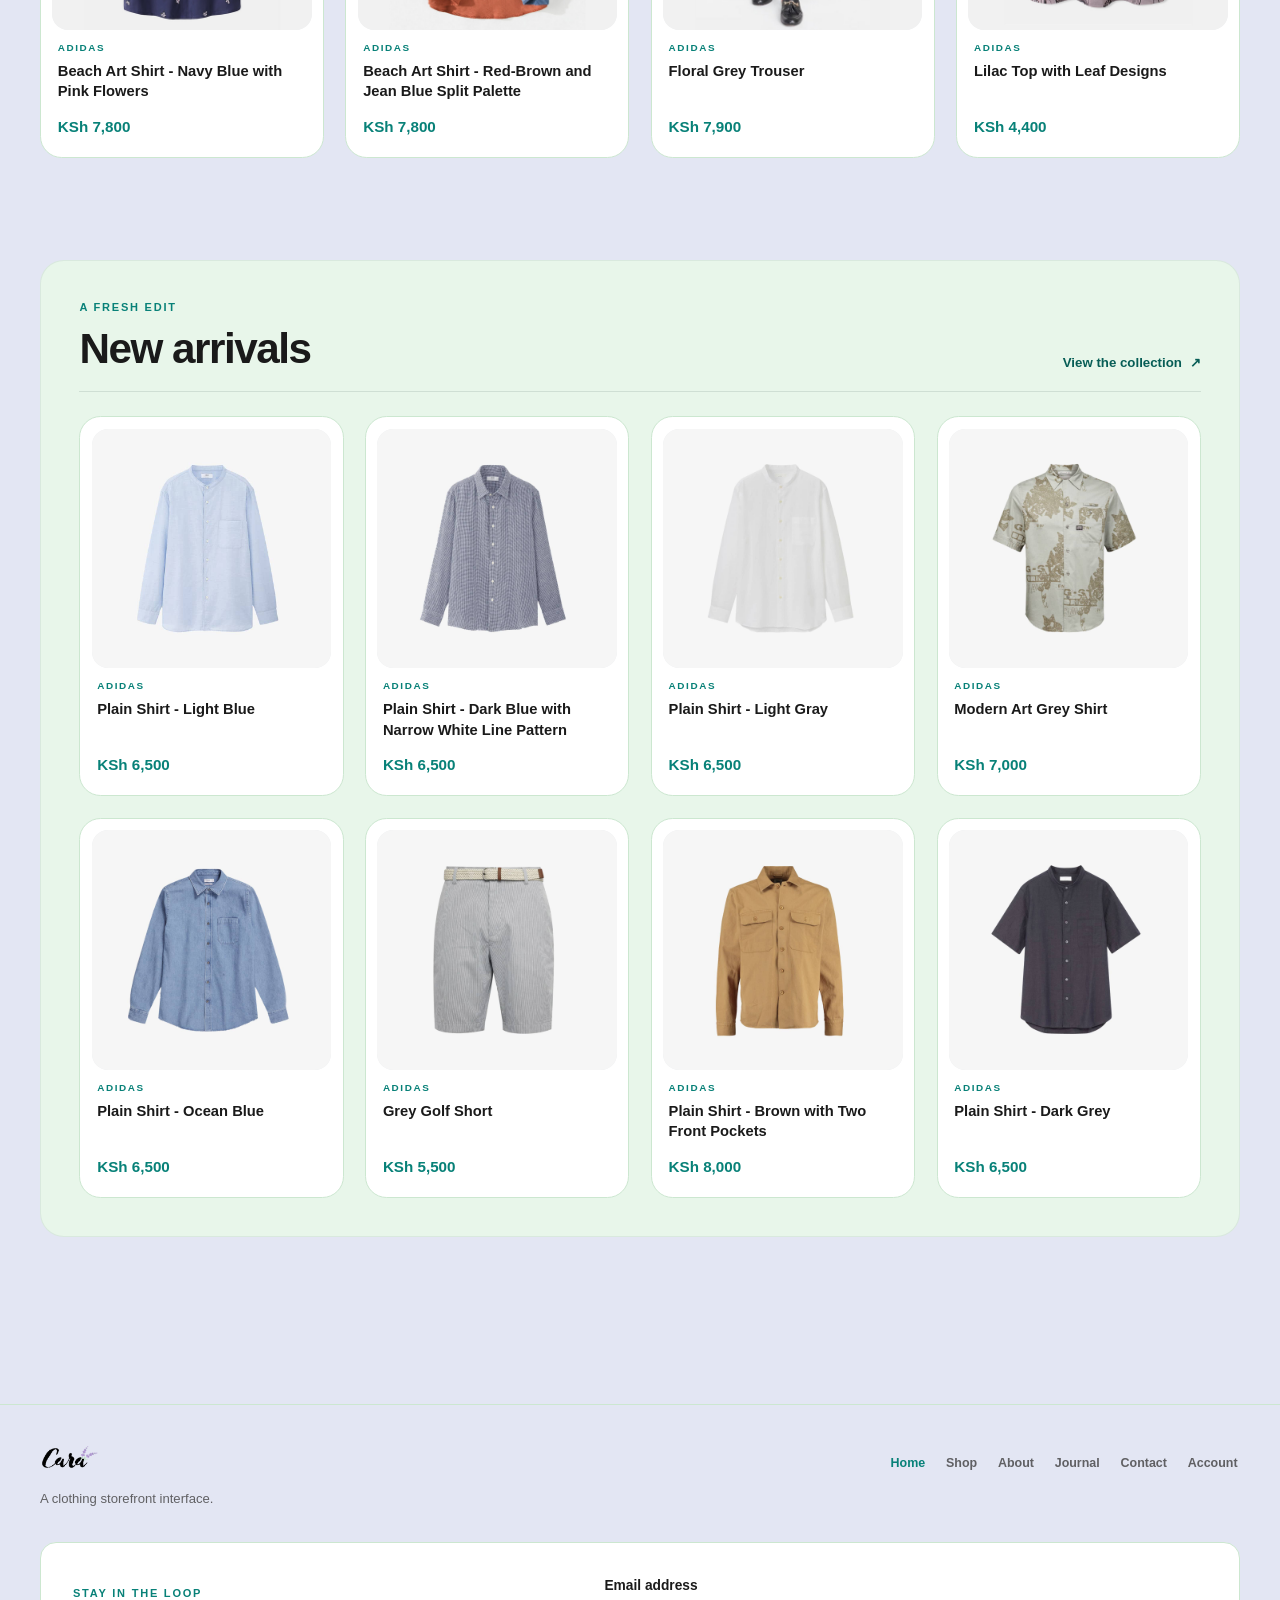
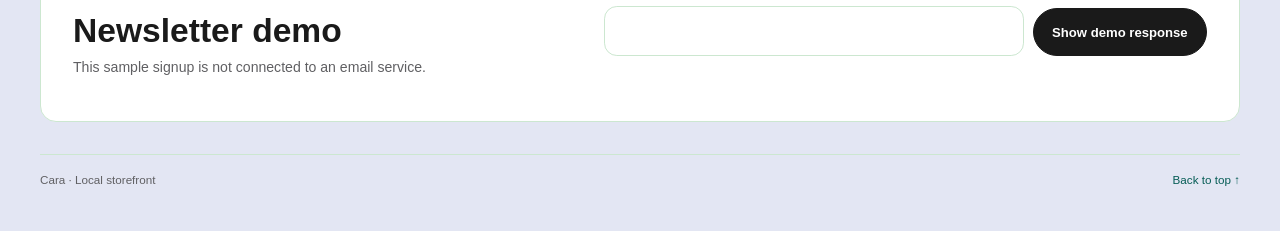
==== commit a2994a05: "Rebuild Cara storefront demo" ====
--- a/src/index.html
+++ b/src/index.html
@@ -1,514 +1,104 @@
-<html lang="en">
-<head>
-    <meta charset="UTF-8">
-    <meta name="viewport" content="width=device-width, initial-scale=1.0">
-    <title>Cara</title>
-    <script src="https://kit.fontawesome.com/a2600dddb8.js" crossorigin="anonymous"></script>
-    <script src="https://www.gstatic.com/firebasejs/10.5.2/firebase-firestore.js"></script>
-    <link rel="stylesheet" href="style.css">
-</head>
-<body>
-
-<section id="header">
-    <a href="#"><img src="C:\Users\Maverick De' Clerke\Documents\GitHub\Cara\img\logo.png" class="logo" alt="Cara"></a>
-    <div id="search-bar">
-        <input type="text" id="search-input" placeholder="Search...">
-        <button id="search-button">Search</button>
-    </div>    
-    <div>
-        <ul id="navbar">
-            <li><a class="active" href="index.html">Home</a></li>
-            <li><a href="shop.html">Shop</a></li>
-            <li><a href="blog.html">Blog</a></li>
-            <li><a href="about.html">About</a></li>
-            <li><a href="contact.html">Contact</a></li>
-            <li><a href="home.html">Login</a></li>
-            <li><a href="cart.html"><i class="fa-solid fa-store"></i></a></li>
-        </ul>
-    </div>
-</section>
-
-<section id="hero">
-    <h4>Trade-in-offer</h4>
-    <h2>Super value deals</h2>
-    <h1>On all products</h1>
-    <p>Save more with coupons & up to 70% off!</p>
-    <button>Shop Now</button>
-</section>
-
-<section id="feature" class="section-p1">
-    <div class="fe-box">
-        <img src="C:\Users\Maverick De' Clerke\Documents\GitHub\Cara\img\features\f1.png" alt="features">
-        <h6>Free Shipping</h6>
-    </div>
-    <div class="fe-box">
-        <img src="C:\Users\Maverick De' Clerke\Documents\GitHub\Cara\img\features\f2.png" alt="features">
-        <h6>Online Order</h6>
-    </div>
-    <div class="fe-box">
-        <img src="C:\Users\Maverick De' Clerke\Documents\GitHub\Cara\img\features\f3.png" alt="features">
-        <h6>Save Money</h6>
-    </div>
-    <div class="fe-box">
-        <img src="C:\Users\Maverick De' Clerke\Documents\GitHub\Cara\img\features\f4.png" alt="features">
-        <h6>Promotions</h6>
-    </div>
-    <div class="fe-box">
-        <img src="C:\Users\Maverick De' Clerke\Documents\GitHub\Cara\img\features\f5.png" alt="features">
-        <h6>Happy Sell</h6>
-    </div>
-    <div class="fe-box">
-        <img src="C:\Users\Maverick De' Clerke\Documents\GitHub\Cara\img\features\f6.png" alt="features">
-        <h6>F24/7 Support</h6>
-    </div>
-    
-
-</section>
-
-<section id="product1" class="section-p1">
-<h2>Featured Products</h2>
-<p>Summer Collection New Modern Designs</p>
-<div class="pro-container">
-       <div class="pro">
-        <img src="C:\Users\Maverick De' Clerke\Documents\GitHub\Cara\img\products\f1.jpg" alt="Product Image">
-            <div class="des">
-                <span>adidas</span>
-                <h5>Cartoon Astronaut T-shirt</h5>
-                <div class="star">
-                   <i class="fa-solid fa-star"></i>
-                   <i class="fa-solid fa-star"></i>
-                   <i class="fa-solid fa-star"></i>
-                   <i class="fa-solid fa-star"></i>
-                   <i class="fa-solid fa-star"></i> 
-                </div>
-                <h4>7800 Ksh</h4>
-            </div>
-            <a href="#"><i class="fa-solid fa-cart-shopping cart"></i></a>
-       </div>
-       <div class="pro">
-        <img src="C:\Users\Maverick De' Clerke\Documents\GitHub\Cara\img\products\f2.jpg" alt="Product Image">
-            <div class="des">
-                <span>adidas</span>
-                <h5>Beach Art Shirt - Green and Pink Flowers</h5>
-                <div class="star">
-                   <i class="fa-solid fa-star"></i>
-                   <i class="fa-solid fa-star"></i>
-                   <i class="fa-solid fa-star"></i>
-                   <i class="fa-solid fa-star"></i>
-                   <i class="fa-solid fa-star"></i> 
-                </div>
-                <h4>7800 Ksh</h4>
-            </div>
-            <a href="#"><i class="fa-solid fa-cart-shopping cart"></i></a>
-       </div>
-       <div class="pro">
-        <img src="C:\Users\Maverick De' Clerke\Documents\GitHub\Cara\img\products\f3.jpg" alt="Product Image">
-            <div class="des">
-                <span>adidas</span>
-                <h5>Beach Art Shirt - Red and Beige Flowers</h5>
-                <div class="star">
-                   <i class="fa-solid fa-star"></i>
-                   <i class="fa-solid fa-star"></i>
-                   <i class="fa-solid fa-star"></i>
-                   <i class="fa-solid fa-star"></i>
-                   <i class="fa-solid fa-star"></i> 
-                </div>
-                <h4>7800 Ksh</h4>
-            </div>
-            <a href="#"><i class="fa-solid fa-cart-shopping cart"></i></a>
-       </div>
-       <div class="pro">
-        <img src="C:\Users\Maverick De' Clerke\Documents\GitHub\Cara\img\products\f4.jpg" alt="Product Image">
-            <div class="des">
-                <span>adidas</span>
-                <h5>Beach Art Shirt - White with Pink Flowers</h5>
-                <div class="star">
-                   <i class="fa-solid fa-star"></i>
-                   <i class="fa-solid fa-star"></i>
-                   <i class="fa-solid fa-star"></i>
-                   <i class="fa-solid fa-star"></i>
-                   <i class="fa-solid fa-star"></i> 
-                </div>
-                <h4>7800 Ksh</h4>
-            </div>
-            <a href="#"><i class="fa-solid fa-cart-shopping cart"></i></a>
-       </div>
-       <div class="pro">
-        <img src="C:\Users\Maverick De' Clerke\Documents\GitHub\Cara\img\products\f5.jpg" alt="Product Image">
-            <div class="des">
-                <span>adidas</span>
-                <h5>Beach Art Shirt - Navy Blue with Pink Flowers</h5>
-                <div class="star">
-                   <i class="fa-solid fa-star"></i>
-                   <i class="fa-solid fa-star"></i>
-                   <i class="fa-solid fa-star"></i>
-                   <i class="fa-solid fa-star"></i>
-                   <i class="fa-solid fa-star"></i> 
-                </div>
-                <h4>7800 Ksh</h4>
-            </div>
-            <a href="#"><i class="fa-solid fa-cart-shopping cart"></i></a>
-       </div>
-       <div class="pro">
-        <img src="C:\Users\Maverick De' Clerke\Documents\GitHub\Cara\img\products\f6.jpg" alt="Product Image">
-            <div class="des">
-                <span>adidas</span>
-                <h5>Beach Art Shirt - Red-Brown and Jean Blue Split Palette</h5>
-                <div class="star">
-                   <i class="fa-solid fa-star"></i>
-                   <i class="fa-solid fa-star"></i>
-                   <i class="fa-solid fa-star"></i>
-                   <i class="fa-solid fa-star"></i>
-                   <i class="fa-solid fa-star"></i> 
-                </div>
-                <h4>7800 Ksh</h4>
-            </div>
-            <a href="#"><i class="fa-solid fa-cart-shopping cart"></i></a>
-       </div>
-       <div class="pro">
-        <img src="C:\Users\Maverick De' Clerke\Documents\GitHub\Cara\img\products\f7.jpg" alt="Product Image">
-            <div class="des">
-                <span>adidas</span>
-                <h5>Floral Grey Trouser</h5>
-                <div class="star">
-                   <i class="fa-solid fa-star"></i>
-                   <i class="fa-solid fa-star"></i>
-                   <i class="fa-solid fa-star"></i>
-                   <i class="fa-solid fa-star"></i>
-                   <i class="fa-solid fa-star"></i> 
-                </div>
-                <h4>7900 Ksh</h4>
-            </div>
-            <a href="#"><i class="fa-solid fa-cart-shopping cart"></i></a>
-       </div>
-       <div class="pro">
-        <img src="C:\Users\Maverick De' Clerke\Documents\GitHub\Cara\img\products\f8.jpg" alt="Product Image">
-            <div class="des">
-                <span>adidas</span>
-                <h5>Lilac Top with Leaf Designs</h5>
-                <div class="star">
-                   <i class="fa-solid fa-star"></i>
-                   <i class="fa-solid fa-star"></i>
-                   <i class="fa-solid fa-star"></i>
-                   <i class="fa-solid fa-star"></i>
-                   <i class="fa-solid fa-star"></i> 
-                </div>
-                <h4>4400 Ksh</h4>
-            </div>
-            <a href="#"><i class="fa-solid fa-cart-shopping cart"></i></a>
-       </div>
-</div>
-</section>
-
-<section id="banner" class="section-m1">
-    <h4>Repair Services</h4>
-    <h2>Up to <span>70% Off</span> - All T-Shirts & Accessories</h2>
-    <button class="normal">Explore More</button>
-    </section>
-
-<section id="product1" class="section-p1">
-<h2>New Arrivals</h2>
-<p>Summer Collection New Modern Designs</p>
-<div class="pro-container">
-       <div class="pro">
-        <img src="C:\Users\Maverick De' Clerke\Documents\GitHub\Cara\img\products\n1.jpg" alt="Product Image">
-            <div class="des">
-                <span>adidas</span>
-                <h5>Plain Shirt - Light Blue</h5>
-                <div class="star">
-                   <i class="fa-solid fa-star"></i>
-                   <i class="fa-solid fa-star"></i>
-                   <i class="fa-solid fa-star"></i>
-                   <i class="fa-solid fa-star"></i>
-                   <i class="fa-solid fa-star"></i> 
-                </div>
-                <h4>6500 Ksh</h4>
-            </div>
-            <a href="#"><i class="fa-solid fa-cart-shopping cart"></i></a>
-       </div>
-       <div class="pro">
-        <img src="C:\Users\Maverick De' Clerke\Documents\GitHub\Cara\img\products\n2.jpg" alt="Product Image">
-            <div class="des">
-                <span>adidas</span>
-                <h5>Plain Shirt - Dark Blue with Narrow White Line Pattern</h5>
-                <div class="star">
-                   <i class="fa-solid fa-star"></i>
-                   <i class="fa-solid fa-star"></i>
-                   <i class="fa-solid fa-star"></i>
-                   <i class="fa-solid fa-star"></i>
-                   <i class="fa-solid fa-star"></i> 
-                </div>
-                <h4>6500 Ksh</h4>
-            </div>
-            <a href="#"><i class="fa-solid fa-cart-shopping cart"></i></a>
-       </div>
-       <div class="pro">
-        <img src="C:\Users\Maverick De' Clerke\Documents\GitHub\Cara\img\products\n3.jpg" alt="Product Image">
-            <div class="des">
-                <span>adidas</span>
-                <h5>Plain Shirt - Light Gray</h5>
-                <div class="star">
-                   <i class="fa-solid fa-star"></i>
-                   <i class="fa-solid fa-star"></i>
-                   <i class="fa-solid fa-star"></i>
-                   <i class="fa-solid fa-star"></i>
-                   <i class="fa-solid fa-star"></i> 
-                </div>
-                <h4>6500 Ksh</h4>
-            </div>
-            <a href="#"><i class="fa-solid fa-cart-shopping cart"></i></a>
-       </div>
-       <div class="pro">
-        <img src="C:\Users\Maverick De' Clerke\Documents\GitHub\Cara\img\products\n4.jpg" alt="Product Image">
-            <div class="des">
-                <span>adidas</span>
-                <h5>Modern Art Grey Shirt</h5>
-                <div class="star">
-                   <i class="fa-solid fa-star"></i>
-                   <i class="fa-solid fa-star"></i>
-                   <i class="fa-solid fa-star"></i>
-                   <i class="fa-solid fa-star"></i>
-                   <i class="fa-solid fa-star"></i> 
-                </div>
-                <h4>6500 Ksh</h4>
-            </div>
-            <a href="#"><i class="fa-solid fa-cart-shopping cart"></i></a>
-       </div>
-       <div class="pro">
-        <img src="C:\Users\Maverick De' Clerke\Documents\GitHub\Cara\img\products\n5.jpg" alt="Product Image">
-            <div class="des">
-                <span>adidas</span>
-                <h5>Plain Shirt - Ocean Blue</h5>
-                <div class="star">
-                   <i class="fa-solid fa-star"></i>
-                   <i class="fa-solid fa-star"></i>
-                   <i class="fa-solid fa-star"></i>
-                   <i class="fa-solid fa-star"></i>
-                   <i class="fa-solid fa-star"></i> 
-                </div>
-                <h4>6500 Ksh</h4>
-            </div>
-            <a href="#"><i class="fa-solid fa-cart-shopping cart"></i></a>
-       </div>
-       <div class="pro">
-        <img src="C:\Users\Maverick De' Clerke\Documents\GitHub\Cara\img\products\n6.jpg" alt="Product Image">
-            <div class="des">
-                <span>adidas</span>
-                <h5>Grey Golf Short</h5>
-                <div class="star">
-                   <i class="fa-solid fa-star"></i>
-                   <i class="fa-solid fa-star"></i>
-                   <i class="fa-solid fa-star"></i>
-                   <i class="fa-solid fa-star"></i>
-                   <i class="fa-solid fa-star"></i> 
-                </div>
-                <h4>5500 Ksh</h4>
-            </div>
-            <a href="#"><i class="fa-solid fa-cart-shopping cart"></i></a>
-       </div>
-       <div class="pro">
-        <img src="C:\Users\Maverick De' Clerke\Documents\GitHub\Cara\img\products\n7.jpg" alt="Product Image">
-            <div class="des">
-                <span>adidas</span>
-                <h5>Plain Shirt - Brown with Two Front Pockets</h5>
-                <div class="star">
-                   <i class="fa-solid fa-star"></i>
-                   <i class="fa-solid fa-star"></i>
-                   <i class="fa-solid fa-star"></i>
-                   <i class="fa-solid fa-star"></i>
-                   <i class="fa-solid fa-star"></i> 
-                </div>
-                <h4>8000 Ksh</h4>
-            </div>
-            <a href="#"><i class="fa-solid fa-cart-shopping cart"></i></a>
-       </div>
-       <div class="pro">
-        <img src="C:\Users\Maverick De' Clerke\Documents\GitHub\Cara\img\products\n8.jpg" alt="Product Image">
-            <div class="des">
-                <span>adidas</span>
-                <h5>Plain Shirt - Dark Grey</h5>
-                <div class="star">
-                   <i class="fa-solid fa-star"></i>
-                   <i class="fa-solid fa-star"></i>
-                   <i class="fa-solid fa-star"></i>
-                   <i class="fa-solid fa-star"></i>
-                   <i class="fa-solid fa-star"></i> 
-                </div>
-                <h4>6500 Ksh</h4>
-            </div>
-            <a href="#"><i class="fa-solid fa-cart-shopping cart"></i></a>
-       </div>
-</div>
-</section>
-
-<section id="sm-banner" class="section-p1">
-    <div class="banner-box">
-        <h4>Crazy Deals</h4>
-        <h2>Buy 1 get 1 free</h2>
-        <span>The best classic dress is on sale at Cara</span>
-        <button class="white">Learn More</button>
-    </div>
-    <div class="banner-box banner-box2">
-        <h4>Spring/Summer</h4>
-        <h2>Upcoming Season</h2>
-        <span>The best classic dress is on sale at Cara</span>
-        <button class="white">Collection</button>
-    </div>
-</section>
-
-<section id="banner3">
-    <div class="banner-box">
-        
-        <h2>SEASONAL SALE</h2>
-        <h3>Winter Collection -50% OFF</h3>
-        
-    </div>
-    <div class="banner-box banner-box2">
-        
-        <h2>NEW FOOTWEAR COLLECTION</h2>
-        <h3>Spring / Summer 2023</h3>
-        
-    </div>
-    <div class="banner-box banner-box3">
-        
-        <h2>T-SHIRTS</h2>
-        <h3>New Trendy Prints</h3>
-        
-    </div>
-</section>
-
-<section id="newsletter" class="section-p1 section-m1">
-
-<div class="newstext">
-    <h4>Sign Up For Newsletter</h4>
-    <p>Get E-mail updates about our latest shop and <span>special offers.</span> </p>
-</div>
-<div class="form">
-    <input type="text" placeholder="Your email address">
-    <button class="normal">Sign Up</button>
-</div>
-
-</section>
-
-<footer class="section-p1">
-
-    <div class="col">
-        <img class="logo" src="C:\Users\Maverick De' Clerke\Documents\GitHub\Cara\img\logo.png" alt="Cara">
-        <h4>Contact</h4>
-        <p><strong>Address:</strong> Cara House
-Karen
-Nairobi, Kenya</p>
-        <p><strong>Phone:</strong> 0745668754/ 0727324355</p>
-        <p><strong>Hours:</strong> 10:00 - 18:00/ Mon - Sat</p>
-        <div class="follow">
-             <h4>Follow us</h4>
-             <div class="icon">
-                <i class="fa-brands fa-facebook-f"></i>
-                <i class="fa-brands fa-x-twitter"></i>
-                <i class="fa-brands fa-instagram"></i>
-                <i class="fa-brands fa-google"></i>
-             </div>
-        </div>
-    </div>
-    <div class="col">
-        <h4>About</h4>
-        <a href="#">About Us</a>
-        <a href="#">Delivery Information</a>
-        <a href="#">Privacy Policy</a>
-        <a href="#">Terms & Conditions</a>
-        <a href="#">Contact Us</a>
-    </div>
-    <div class="col">
-        <h4>My Account</h4>
-        <a href="#">Sign In</a>
-        <a href="#">View Cart</a>
-        <a href="#">My Wishlist</a>
-        <a href="#">Track My Order</a>
-        <a href="#">Help</a>
-    </div>
-    <div class="col install">
-        <h4>Install Our App</h4>
-        <p>From App Store or Google Play</p>
-        <div class="row">
-            <img src="C:\Users\Maverick De' Clerke\Documents\GitHub\Cara\img\pay\app.jpg" alt="">
-            <img src="C:\Users\Maverick De' Clerke\Documents\GitHub\Cara\img\pay\play.jpg" alt="">
-        </div>
-        <p>Secured Payment Gateways</p>
-        <img src="C:\Users\Maverick De' Clerke\Documents\GitHub\Cara\img\pay\pay.png" alt="">
-    </div>
-    <div class="copyright">
-        <p>© 2023, Cara etc - HTML CSS E-Commerce Template</p>
-    </div>
-</footer>
-
- <script src="script.js"></script>
-</body>
-<!-- ... (Previous HTML code) ... -->
-
-<script>
-    // Initialize Firebase
-    const firebaseConfig = {
-        apiKey: 'YOUR_API_KEY',
-        authDomain: 'YOUR_AUTH_DOMAIN',
-        projectId: 'YOUR_PROJECT_ID',
-        storageBucket: 'YOUR_STORAGE_BUCKET',
-        messagingSenderId: 'YOUR_MESSAGING_SENDER_ID',
-        appId: 'YOUR_APP_ID'
-    };
-
-    firebase.initializeApp(firebaseConfig);
-    const db = firebase.firestore();
-
-    // Function to fetch product data and display it
-    function fetchProductData() {
-        const productsCollection = db.collection('products');
-
-        productsCollection.get()
-            .then((querySnapshot) => {
-                const productContainer = document.getElementById('product-container');
-
-                querySnapshot.forEach((doc) => {
-                    const productData = doc.data();
-                    const productElement = createProductElement(productData);
-                    productContainer.appendChild(productElement);
-                });
-            })
-            .catch((error) => {
-                console.error('Error getting products:', error);
-            });
-    }
-
-    // Function to create a product element for displaying
-    function createProductElement(productData) {
-        const productDiv = document.createElement('div');
-        productDiv.classList.add('pro');
-
-        // Create HTML structure for the product using productData
-        // You can customize this structure based on your HTML layout
-        productDiv.innerHTML = `
-            <img src="${productData.imageUrl}" alt="Product Image">
-            <div class="des">
-                <span>${productData.brand}</span>
-                <h5>${productData.name}</h5>
-                <div class="star">
-                    <!-- Add stars based on product rating -->
-                </div>
-                <h4>${productData.price} Ksh</h4>
-            </div>
-            <a href="#"><i class="fa-solid fa-cart-shopping cart"></i></a>
-        `;
-
-        return productDiv;
-    }
-
-    // Function to fetch a user's order history
-    function fetchOrderHistory(userId) {
-        // Implement code to fetch the user's order history from Firestore
-        // You may need to structure your Firestore database to store order history for each user
-    }
-
-</script>
-
-<!-- ... (Remaining HTML code) ... -->
-
-</html>+<!doctype html>
+<html lang="en">
+<head>
+  <meta charset="utf-8">
+  <meta name="viewport" content="width=device-width, initial-scale=1">
+  <meta name="description" content="Browse the Cara clothing collection.">
+  <meta name="theme-color" content="#f7f6f0">
+  <title>Cara — Clothing for the everyday</title>
+  <link rel="icon" href="../img/favicon.svg" type="image/svg+xml">
+  <link rel="stylesheet" href="style.css">
+</head>
+<body data-page="home">
+  <a class="skip-link" href="#main-content">Skip to content</a>
+  <header class="site-header" id="site-header">
+    <div class="utility-row">
+      <a class="brand" href="index.html" aria-label="Cara home"><img src="../img/logo.png" alt="Cara"></a>
+      <nav class="primary-nav" id="primary-navigation" aria-label="Main navigation">
+      <ul>
+        <li><a href="index.html" aria-current="page">Home</a></li>
+        <li><a href="shop.html">Shop</a></li>
+        <li><a href="about.html">About</a></li>
+        <li><a href="blog.html">Journal</a></li>
+        <li><a href="contact.html">Contact</a></li>
+        <li><a href="home.html">Account</a></li>
+      </ul>
+    </nav>
+      <form class="site-search" id="site-search" action="shop.html" method="get" role="search">
+        <label class="visually-hidden" for="site-search-input">Search the Cara collection</label>
+        <input id="site-search-input" type="search" name="q" placeholder="Search the collection" autocomplete="off">
+        <button type="submit">Search</button>
+      </form>
+      <a class="cart-link" id="cart-link" href="cart.html">
+        <span>Cart</span><span class="cart-count" id="cart-count" data-cart-count aria-live="polite" aria-atomic="true">0</span>
+      </a>
+    </div>
+  </header>
+
+<main id="main-content" class="site-main home-page">
+  <section class="home-hero" id="home-hero" aria-labelledby="home-title">
+    <div class="hero-copy">
+      <p class="eyebrow">Cara · Clothing collection</p>
+      <h1 id="home-title">Wear the <em>everyday</em> well.</h1>
+      <p class="hero-lede">Explore clothing from the Cara collection.</p>
+      <a class="button button-dark" href="shop.html">Browse the collection <span aria-hidden="true">↗</span></a>
+      <p class="hero-caption">A closer look at the original Cara image collection.</p>
+    </div>
+    <figure class="hero-art">
+      <img src="../img/hero4.png" alt="Model wearing a navy, white, and red color-block jacket">
+      <figcaption>Clothing · Cara</figcaption>
+    </figure>
+  </section>
+  <section class="collection-section" aria-labelledby="featured-heading">
+    <div class="section-heading">
+      <div><p class="eyebrow">Selected pieces</p><h2 id="featured-heading">Featured collection</h2></div>
+      <a class="text-link" href="shop.html">Explore all pieces <span aria-hidden="true">↗</span></a>
+    </div>
+    <ul class="product-grid" id="featured-products" data-product-list="featured" aria-label="Featured products" aria-live="polite"></ul>
+    <p class="slot-note" id="featured-products-note">Featured items will appear here.</p>
+  </section>
+  <section class="collection-section collection-section-soft" aria-labelledby="new-heading">
+    <div class="section-heading">
+      <div><p class="eyebrow">A fresh edit</p><h2 id="new-heading">New arrivals</h2></div>
+      <a class="text-link" href="shop.html">View the collection <span aria-hidden="true">↗</span></a>
+    </div>
+    <ul class="product-grid" id="new-products" data-product-list="new" aria-label="New arrivals" aria-live="polite"></ul>
+    <p class="slot-note" id="new-products-note">New arrivals will appear here.</p>
+  </section>
+</main>
+  <footer class="site-footer" id="site-footer">
+    <div class="footer-inner">
+      <div class="footer-brand">
+        <a class="brand brand-footer" href="index.html" aria-label="Cara home"><img src="../img/logo.png" alt="Cara"></a>
+        <p>A clothing storefront interface.</p>
+      </div>
+      <nav class="footer-nav" id="footer-navigation" aria-label="Footer navigation">
+      <ul>
+        <li><a href="index.html" aria-current="page">Home</a></li>
+        <li><a href="shop.html">Shop</a></li>
+        <li><a href="about.html">About</a></li>
+        <li><a href="blog.html">Journal</a></li>
+        <li><a href="contact.html">Contact</a></li>
+        <li><a href="home.html">Account</a></li>
+      </ul>
+    </nav>
+    </div>
+    <section class="newsletter-panel" aria-labelledby="newsletter-heading">
+      <div>
+        <p class="eyebrow">Stay in the loop</p><h2 id="newsletter-heading">Newsletter demo</h2>
+        <p>This sample signup is not connected to an email service.</p>
+      </div>
+      <div class="demo-control-group" data-demo-form="newsletter">
+        <label for="newsletter-email">Email address</label>
+        <input id="newsletter-email" type="email" autocomplete="off" data-demo-field>
+        <button class="button button-dark" type="button" data-demo-submit>Show demo response</button>
+        <p class="demo-feedback" data-demo-feedback role="status" aria-live="polite"></p>
+      </div>
+    </section>    <div class="footer-bottom">
+      <p>Cara · Local storefront</p>
+      <a href="#main-content">Back to top <span aria-hidden="true">↑</span></a>
+    </div>
+  </footer>
+  <script type="module" src="js/app.js"></script>
+</body>
+</html>
--- a/src/style.css
+++ b/src/style.css
@@ -1,1017 +1,1610 @@
-@import url("https://fonts.googleapis.com/css2?family=Spartan:wght@100;200;300;400;500;600;700;800;900&display=swap");
-* {
-  margin: 0;
-  padding: 0;
-  box-sizing: border-box;
-  font-family: "Spartan", sans-serif;
-}
-
-html {
-  scroll-behavior: smooth;
-}
-
-/* Global Styles */
-
-h1 {
-  font-size: 50px;
-  line-height: 64px;
-  color: #222;
-}
-
-h2 {
-  font-size: 46px;
-  line-height: 54px;
-  color: #222;
-}
-
-h4 {
-  font-size: 20px;
-  color: #222;
-}
-
-h6 {
-  font-weight: 700;
-  font-size: 12px;
-}
-
-p {
-  font-size: 16px;
-  color: #465b52;
-  margin: 15px 0 20px 0;
-}
-
-.section-p1 {
-  padding: 40px 80px;
-}
-
-.section-m1 {
-  margin: 40px 0;
-}
-
-button.normal {
-  font-size: 14px;
-  font-weight: 600;
-  padding: 15px 30px;
-  color: #000;
-  background-color: #fff;
-  border-radius: 4px;
-  cursor: pointer;
-  border: none;
-  outline: none;
-  transition: 0.2s;
-}
-
-
-button.white {
-  font-size: 13px;
-  font-weight: 600;
-  padding: 11px 18px;
-  color: #fff;
-  background-color: transparent;
-  cursor: pointer;
-  border: 1px solid #fff;
-  outline: none;
-  transition: 0.2s;
-}
-
-body {
-  width: 100%;
-}
-
-
-#header{
-    display: flex;
-    align-items: center;
-    justify-content: space-between;
-    padding: 30px 100px;
-    background: #e3e6f3;
-    box-shadow: 0 5px 15px rgba(0, 0, 0, 0.06);
-    z-index: 999;
-    position: sticky;
-    top: 0;
-    left: 0;
-}
-
-
-#navbar{
-    display: flex;
-    align-items: center;
-    justify-content: center;
-}
-
-
-#navbar li{
-    list-style: none;
-    padding: 0 20px;
-    position: relative;
-}
-
-
-#navbar li a {
-    text-decoration: none;
-    font-size: 16px;
-    font-weight: 600;
-    color: #1a1a1a;
-    transition: 0.3s ease;
-}
-
-
-#navbar li a:hover,
-#navbar li a.active {
-    color: #088178;
-}
-
-
-#navbar li a.active::after,
-#navbar li a:hover::after {
-    content:"";
-    width: 30%;
-    height: 2px;
-    background: #088178;
-    position: absolute;
-    bottom: -4px;
-    left: 20px;
-}
-
-#hero {
-  background-image: url("C:/Users/Maverick De' Clerke/Documents/GitHub/Cara/img/hero4.png");
-  height: 90vh;
-  width: 100%;
-  background-size: cover;
-  background-position: top 25% right 0;
-  padding: 0 80px;
-  display: flex;
-  flex-direction: column;
-  align-items: flex-start;
-  justify-content: center;
-}
-
-#hero h4{
-  padding-bottom: 15px;
-}
-
-#hero h1{
-  color: #088178;
-}
-
-#hero button{
-  background-image: url("C:/Users/Maverick De' Clerke/Documents/GitHub/Cara/img/button.png");
-  background-color: transparent;
-  color: #088178;
-  border: 0;
-  padding: 14px 80px 14px 65px;
-  background-repeat: no-repeat;
-  cursor: pointer;
-  font-weight: 700;
-  font-size: 15px;
-}
-
-#feature {
-  display: flex;
-  align-items: center;
-  justify-content: space-between;
-  flex-wrap: wrap;
-}
-#feature .fe-box{
-  width: 180px;
-  text-align: center;
-  padding: 25px 15px;
-  box-shadow: 20px 20px 34px rgba(0, 0, 0, 0.06);
-  border: 1px solid #cce7d0;
-  border-radius: 4px;
-  margin: 15px 0;
-}
-
-
-#feature .fe-box:hover {
-  box-shadow: 10px 10px 54px rgba(70, 62, 221, 0.1);
-}
-
-#feature .fe-box img{
-  width: 100%;
-  margin-bottom: 10px;
-}
-
-#feature .fe-box h6 {
-  display: inline-block;
-  padding: 9px 8px 6px 8px;
-  line-height: 1;
-  border-radius: 4px;
-  color: #088178;
-  background-color: #fddde4;
-}
-#feature .fe-box:nth-child(2) h6{
-  background-color: #ccebbc;
-}
-#feature .fe-box:nth-child(3) h6{
-  background-color: #d1e8f2;
-}
-#feature .fe-box:nth-child(4) h6{
-  background-color: #cdd4f8;
-}
-#feature .fe-box:nth-child(5) h6{
-  background-color: #f6dbf6;
-}
-#feature .fe-box:nth-child(6) h6{
-  background-color: #fff2e5;
-}
-
-
-#product1{
-  text-align: center;
-}
-
-#product1 .pro-container{
-display: flex;
-justify-content: space-between;
-padding-top: 20px;
-flex-wrap: wrap;
-}
-
-#product1 .pro{
-  width: 23%;
-  min-width: 250px;
-  padding: 10px 12px;
-  border: 1px solid #cce7d0;
-  border-radius: 25px;
-  cursor: pointer;
-  box-shadow: 20px 20px 30px rgba(0, 0, 0, 0.02);
-  margin: 15px 0;
-  transition: 0.2s ease;
-  position: relative;
-}
-
-#product1 .pro:hover{
-  box-shadow: 20px 20px 30px rgba(0, 0, 0, 0.06);
-}
-
-#product1 .pro img{
-  width: 100%;
-  border-radius: 20px;
-}
-
-
-#product1 .pro .des{
-  text-align: start;
-  padding: 10px 0;
-}
-
-
-#product1 .pro .des span{
-  color: #606063;
-  font-size: 12px;
-}
-
-
-#product1 .pro .des h5{
-  padding-top: 7px;
-  color: #1a1a1a;
-  font-size: 14px;
-}
-
-
-#product1 .pro .des i{
-  font-size: 12px;
-  color: rgb(243, 181, 25);
-}
-
-
-#product1 .pro .des h4{
-  padding-top: 7px;
-  font-size: 15px;
-  font-weight: 700;
-  color: #088178;
-}
-
-
-#product1 .pro .cart{
-  width: 40px;
-  height: 40px;
-  line-height: 40px;
-  border-radius: 50px;
-  background-color: #e8f6ea;
-  font-weight: 0;
-  color: #088178;
-  border: 1px solid #cce7d0;
-  position: absolute;
-  bottom: 20px;
-  right: 10px;
-}
-
-
-#banner{
-  display: flex;
-  flex-direction: column;
-  justify-content: center;
-  text-align: center;
-  align-items: center;
-  background-image: url("C:/Users/Maverick De' Clerke/Documents/GitHub/Cara/img/banner/b2.jpg");
-  width: 100%;
-  height: 40vh;
-  background-size: cover;
-  background-position: center;  
-}
-
-
-#banner h4{
-  color: #fff;
-  font-size: 16px;
-}
-
-
-#banner h2{
-  color: #fff;
-  font-size: 30px;
-  padding: 10px 0;
-}
-
-
-#banner h2 span{
-  color: #ef3636;
-}
-
-
-#banner button:hover{
-  background-color: #088178;
-  color: #fff;
-}
-
-
-#sm-banner{
-  display: flex;
-  justify-content: space-between;
-  flex-wrap: wrap;
-}
-
-#sm-banner .banner-box{
-  display: flex;
-  flex-direction: column;
-  justify-content: center;
-  align-items: flex-start;
-  background-image: url("C:/Users/Maverick De' Clerke/Documents/GitHub/Cara/img/banner/b17.jpg");
-  min-width: 580px;
-  height: 50vh;
-  background-size: cover;
-  background-position: center;
-  padding: 30px;
-}
-
-
-#sm-banner .banner-box2{
-  background-image: url("C:/Users/Maverick De' Clerke/Documents/GitHub/Cara/img/banner/b10.jpg");
-}
-
-#sm-banner h4{
-  color: #fff;
-  font-size: 20px;
-  font-weight: 300;
-}
-
-
-#sm-banner h2{
-  color: #fff;
-  font-size: 28px;
-  font-weight: 800;
-}
-
-
-#sm-banner span{
-  color: #fff;
-  font-size: 14px;
-  font-weight: 500;
-  padding-bottom: 15px;
-}
-
-
-#sm-banner .banner-box:hover button{
-  background: #088178;
-  border: 1px solid #088178;
-}
-
-
-#banner3{
-display: flex;
-justify-content: space-between;
-flex-wrap: wrap;
-padding: 0 80px;
-}
-
-#banner3 .banner-box{
-  display: flex;
-  flex-direction: column;
-  justify-content: center;
-  align-items: flex-start;
-  background-image: url("C:/Users/Maverick De' Clerke/Documents/GitHub/Cara/img/banner/b7.jpg");
-  min-width: 30%;
-  height: 30vh;
-  background-size: cover;
-  background-position: center;
-  padding: 20px;
-  margin-bottom: 20px;
-}
-
-#banner3 .banner-box2{
-  background-image: url("C:/Users/Maverick De' Clerke/Documents/GitHub/Cara/img/banner/b4.jpg");
-}
-
-#banner3 .banner-box3{
-  background-image: url("C:/Users/Maverick De' Clerke/Documents/GitHub/Cara/img/banner/b18.jpg");
-}
-
-#banner3 h2{
-  color: #fff;
-  font-weight: 900;
-  font-size: 22px;
-}
-
-
-#banner3 h3{
-  color: #ec544e;
-  font-weight: 800;
-  font-size: 15px;
-}
-
-
-#newsletter{
-  display: flex;
-  justify-content: space-between;
-  flex-wrap: wrap;
-  align-items: center;
-  background-image: url("C:/Users/Maverick De' Clerke/Documents/GitHub/Cara/img/banner/b14.png");
-  background-repeat: no-repeat;
-  background-position: 20% 30%;
-  background-color: #041e42;
-}
-
-
-#newsletter h4{
-  font-size: 22px;
-  font-weight: 700;
-  color: #ffffff;
-}
-
-#newsletter p{
-  font-size: 14px;
-  font-weight: 600;
-  color: #818ea0;
-}
-
-#newsletter p span{
-  
-  color: #ffbd27;
-}
-
-#newsletter .form{
-  display: flex;
-  width: 40%;
-}
-
-#newsletter input{
-  height: 3.125rem;
-  padding: 0 1.25em;
-  font-size: 14px;
-  width: 100%;
-  border: 1px solid transparent;
-  border-radius: 4px;
-  outline: none;
-  border-top-right-radius: 0;
-  border-bottom-right-radius: 0;
-}
-
-#newsletter button{
-  background-color: #088178;
-  color: #fff;
-  white-space: nowrap;
-  border-top-left-radius: 0;
-  border-bottom-left-radius: 0;
-}
-
-footer{
-  display: flex;
-  flex-wrap: wrap;
-  justify-content: space-between;
-}
-
-footer .col{
-  display: flex;
-  flex-direction: column;
-  align-items: flex-start;
-  margin-bottom: 20px;
-}
-
-
-footer .logo{
-  margin-bottom: 30px;
-}
-
-footer h4{
-  font-size: 14px;
-  padding-bottom: 20px;
-}
-
-footer p{
-  font-size: 13px;
-  margin: 0 0 8px 0;
-}
-
-footer a{
-  font-size: 13px;
-  text-decoration: none;
-  color: #222;
-  margin-bottom: 10px;
-}
-
-footer .follow{
-  margin-top: 20px;
-}
-
-footer .follow i{
-  color: #465b52;
-  padding-right: 4px;
-  cursor: pointer;
-}
-
-footer .install .row img{
-  border: 1px solid #088178;
-  border-radius: 6px;
-}
-
-footer .install img{
-  margin: 10px 0 15px 0;
-}
-
-footer .follow i:hover,
-footer a:hover{
-  color: #088178;
-}
-
-footer .copyright{
-  width: 100%;
-  text-align: center;
-}
-
-
-#page-header{
-  background-image: url("C:/Users/Maverick De' Clerke/Documents/GitHub/Cara/img/banner/b1.jpg");
-  width: 100%;
-  height: 40vh;
-  background-size: cover;
-  display: flex;
-  justify-content: center;
-  text-align: center;
-  flex-direction: column;
-  padding: 14px;
-}
-
-
-#page-header h2,
-#page-header p {
-color: #fff;
-}
-
-#pagination {
-  text-align: center;
-}
-
-#pagination a{
-  text-decoration: none;
-  background-color: #088178;
-  padding: 15px 20px;
-  border-radius: 4px;
-  color: #fff;
-  font-weight: 600;
-}
-
-#pagination a i{
-  font-size: 16px;
-  font-weight: 600;
-}
-
-#prodetails{
-  display: flex;
-  margin-top: 20px;
-}
-
-#prodetails .single-pro-image{
-  width: 40%;
-  margin-right: 50px;
-}
-
-.small-img-group{
-  display: flex;
-  width: fit-content;
-  justify-content: space-between;
-  margin-top: 5px;
-}
-
-.small-img-col{
-  flex-basis: 24%;
-  cursor: pointer;
-}
-
-
-#prodetails .single-pro-details{
-  width: 50%;
-  padding-top: 30px;
-}
-
-#prodetails .single-pro-details h4{
-  padding: 40px 0 20px 0;
-}
-
-#prodetails .single-pro-details h2{
-  font-size: 26px;
-}
-
-#prodetails .single-pro-details select{
-  display: block;
-  padding: 5px 10px;
-  margin-bottom: 10px;
-}
-
-#prodetails .single-pro-details input{
-  width: 50px;
-  height: 47px;
-  padding-left: 10px;
-  font-size: 16px;
-  margin-right: 10px;
-}
-
-#prodetails .single-pro-details input:focus{
-  outline: none;
-}
-
-#prodetails .single-pro-details button{
-  background-color: #088178;
-  color: #fff;
-}
-
-#prodetails .single-pro-details span{
-  line-height: 25px;
-}
-
-
-#page-header.blog-header{
-  background-image: url("C:/Users/Maverick De' Clerke/Documents/GitHub/Cara/img/banner/b19.jpg");
-}
-
-#blog{
-  padding: 150px 150px 0 150px;
-}
-
-#blog .blog-box{
-  display: flex;
-  align-items: center;
-  width: 100%;
-  position: relative;
-  padding-bottom: 90px;
-}
-
-#blog .blog-img{
-  width: 50%;
-  margin-right: 40px;
-}
-
-#blog img{
-  width: 100%;
-  height: 300px;
-  object-fit: cover;
-}
-
-#blog .blog-details{
-  width: 50%;
-}
-
-#blog .blog-details a {
-  text-decoration: none;
-  font-size: 11px;
-  color: #000;
-  font-weight: 700;
-  position: relative;
-  transition: 0.3s;
-}
-
-#blog .blog-details a::after{
-  content:"";
-  width: 50px;
-  height: 1px;
-  background-color: #000;
-  position: absolute;
-  top: 4px;
-  right: -60px;
-}
-
-#blog .blog-details a:hover {
-  color: #088178;
-}
-
-#blog .blog-details a:hover::after{
-  background-color: #088178;
-}
-
-#blog .blog-box h1{
-  position: absolute;
-  top: -40px;
-  left: 0;
-  font-size: 70px;
-  font-weight: 700;
-  color: #c9cbce;
-  z-index: -9;
-}
-
-#page-header .about-header{
-  background-image: url("C:/Users/Maverick De' Clerke/Documents/GitHub/Cara/img/about/banner.png");
-}
-
-#about-head{
-  display: flex;
-  align-items: center;
-}
-
-#about-head img{
-  width: 50%;
-  height: auto;
-}
-
-#about-head div{
-  padding-left: 40px;
-}
-
-#about-app{
-  text-align: center;
-}
-
-#about-app .video{
-  width: 70%;
-  height: 100%;
-  margin: 30px auto 0 auto;
-}
-
-#about-app .video video{
-  width: 100%;
-  height: 100%;
-  border-radius: 20px;
-}
-
-#contact-details{
-  display: flex;
-  align-items: center;
-  justify-content: space-between;
-}
-
-#contact-details .details{
-  width: 40%;
-}
-
-#contact-details .details span,
-#form-details form span{
-  font-size: 12px;
-}
-
-#contact-details .details h2,
-#form-details form h2{
-  font-size: 26px;
-  line-height: 35px;
-  padding: 20px 0;
-}
-
-#contact-details .details h3{
-  font-size: 16px;
-  padding-bottom: 15px;
-}
-
-#contact-details .details li{
-  list-style: none;
-  display: flex;
-  padding: 10px 0;
-}
-
-#contact-details .details li i{
-  font-size: 14px;
-  padding-right: 22px;
-}
-
-#contact-details .details li p{
-  margin: 0;
-  font-size: 14px;
-}
-#contact-details .map{
-  width: 55%;
-  height: 400px;
-}
-
-#contact-details .map iframe{
-  width: 100%;
-  height: 100%;
-}
-
-#form-details{
-  display: flex;
-  justify-content: space-between;
-  margin: 30px;
-  padding: 80px;
-  border: 1px solid #e1e1e1;
-}
-
-#form-details form{
-  width: 65%;
-  display: flex;
-  flex-direction: column;
-  align-items: flex-start;
-}
-
-#form-details form input{
-  width: 100%;
-  padding: 12px 15px;
-  outline: none;
-  margin-bottom: 20px;
-  border: 1px solid #e1e1e1;
-}
-
-#form-details form input,
-#form-details form textarea{
-  width: 100%;
-  padding: 12px 15px;
-  outline: none;
-  margin-bottom: 20px;
-  border: 1px solid #e1e1e1;
-}
-
-#form-details form button{
-  background-color: #088178;
-  color: #fff;
-}
-
-#form-details .people div{
-  padding-bottom: 25px;
-  display: flex;
-  align-items: flex-start;
-}
-
-#form-details .people div img{
-  width: 65px;
-  height: 65px;
-  object-fit: cover;
-  margin-right: 15px;
-}
-
-#form-details .people div p{
-  margin: 0;
-  font-size: 13px;
-  line-height: 25px;
-}
-
-#form-details .people div p span{
-  display: block;
-  font-size: 16px;
-  font-weight: 600;
-  color: #000;
-}
-
-#cart table{
-  width: 100%;
-  border-collapse: collapse;
-  table-layout: fixed;
-  white-space: nowrap;
-}
-
-#cart table img{
-  width: 70px;
-}
-
-#cart table td:nth-child(1){
-  width: 100px;
-  text-align: center;
-}
-
-#cart table td:nth-child(2){
-  width: 150px;
-  text-align: center;
-}
-
-#cart table td:nth-child(3){
-  width: 250px;
-  text-align: center;
-}
-
-#cart table td:nth-child(4),
-#cart table td:nth-child(5),
-#cart table td:nth-child(6){
-  width: 150px;
-  text-align: center;
-}
-
-#cart table td:nth-child(5) input{
-  width: 70px;
-  padding: 10px 5px 10px 15px;
-}
-
-#cart table thead{
-  border: 1px solid #e2e9e1;
-  border-left: none;
-  border-right: none;
-}
-
-#cart table thead td{
-  font-weight: 700;
-  text-transform: uppercase;
-  font-size: 13px;
-  padding: 18px 0;
-}
-
-#cart table tbody tr td{
-  padding-top: 15px;
-}
-
-#cart table tbody td{
-  font-size: 13px;
-}
-
-#cart-add{
-  display: flex;
-  flex-wrap: wrap;
-  justify-content: space-between;
-}
-
-#coupon{
-  width: 50%;
-  margin-bottom: 30px;
-}
-
-#coupon h3,
-#subtotal h3{
-  padding-bottom: 15px;
-}
-
-#coupon input{
-  padding: 10px 20px;
-  outline: none;
-  width: 60%;
-  margin-right: 10px;
-  border: 1px solid #e2e9e1;
-}
-
-#coupon button,
-#subtotal button{
-  background-color: #088178;
-  color: #fff;
-  padding: 12px 20px;
-}
-
-#subtotal{
-  width: 50%;
-  margin-bottom: 30px;
-  border: 1px solid #e2e9e1;
-  padding: 30px;
-}
-
-#subtotal table{
-  border-collapse: collapse;
-  width: 100%;
-  margin-bottom: 20px;
-}
-
-#subtotal table td{
-  width: 50%;
-  border: 1px solid #e2e9e1;
-  padding: 10px;
-  font-size: 13px;
-}
-
-#search-bar {
-  display: flex;
-  align-items: center;
-  justify-content: flex-end;
-  padding: 10px 100px; /* Adjust the padding as needed */
-  background: #e3e6f3;
-}
-
-#search-input {
-  padding: 10px;
-  background-color: #fff;
-  font-size: 14px; /* Adjust the font size as needed */
-  border: none; /* Add appropriate border styles */
-  border-top-left-radius: 4px;
-  border-bottom-left-radius: 4px;
-  margin-right: 0px;
-  width: 250px; /* Adjust the width as needed */
-  outline: none;
-  color: #000;
-}
-
-#search-button {
-  padding: 10px 20px;
-  background-color: #088178;
-  color: #fff;
-  border: none;
-  border-top-right-radius: 4px;
-  border-bottom-right-radius: 4px;
-  cursor: pointer;
-  outline: none;
-  transition: 0.2s;
-}
-
-#search-button:hover {
-  background-color: #046b5f;
-}
-
+/* Cara storefront: practical, image-led merchandise with the original teal. */
+:root {
+  color-scheme: light;
+  --paper: #e3e6f3;
+  --surface: #ffffff;
+  --surface-soft: #e8f6ea;
+  --ink: #1a1a1a;
+  --muted: #606063;
+  --teal: #088178;
+  --teal-deep: #075d56;
+  --line: #cce7d0;
+  --accent: #d6a95f;
+  --shadow: 0 18px 42px rgb(26 26 26 / 8%);
+  --content-width: 1200px;
+  --content-gutter: clamp(1rem, 4vw, 2.25rem);
+  --radius-large: 1.5rem;
+  --radius-card: 1rem;
+}
+
+*,
+*::before,
+*::after {
+  box-sizing: border-box;
+}
+
+html {
+  scroll-behavior: smooth;
+  background: var(--paper);
+}
+
+body {
+  display: flex;
+  flex-direction: column;
+  min-width: 0;
+  min-height: 100vh;
+  margin: 0;
+  background: var(--paper);
+  color: var(--ink);
+  font-family: "Spartan", "Trebuchet MS", "Gill Sans", sans-serif;
+  font-size: 1rem;
+  line-height: 1.6;
+  -webkit-font-smoothing: antialiased;
+}
+
+img {
+  display: block;
+  max-width: 100%;
+}
+
+button,
+input {
+  font: inherit;
+}
+
+button,
+a {
+  -webkit-tap-highlight-color: transparent;
+}
+
+a {
+  color: inherit;
+  text-decoration-thickness: 1px;
+  text-underline-offset: 0.22em;
+}
+
+a:hover {
+  color: var(--teal-deep);
+}
+
+:focus-visible {
+  outline: 3px solid var(--surface);
+  outline-offset: 6px;
+  box-shadow: 0 0 0 5px var(--ink);
+  border-radius: 0.25rem;
+}
+
+.skip-link {
+  position: fixed;
+  z-index: 10;
+  top: 0.75rem;
+  left: 0.75rem;
+  transform: translateY(-160%);
+  padding: 0.7rem 1rem;
+  border-radius: 0.75rem;
+  background: var(--ink);
+  color: white;
+  font-weight: 700;
+}
+
+.skip-link:focus {
+  transform: translateY(0);
+  color: white;
+}
+
+.site-header {
+  position: relative;
+  z-index: 2;
+  border-bottom: 1px solid rgb(24 59 55 / 8%);
+  background: rgb(255 255 255 / 95%);
+  box-shadow: 0 4px 24px rgb(23 54 49 / 4%);
+}
+
+.utility-row {
+  display: grid;
+  grid-template-columns: 100px minmax(0, 1fr) minmax(190px, 250px) auto;
+  align-items: center;
+  gap: clamp(0.8rem, 2vw, 1.5rem);
+  width: min(var(--content-width), calc(100% - var(--content-gutter) * 2));
+  min-height: 88px;
+  margin: 0 auto;
+}
+
+.brand {
+  display: inline-flex;
+  width: fit-content;
+  align-items: center;
+  flex: 0 0 auto;
+}
+
+.brand img {
+  width: 92px;
+  height: auto;
+}
+
+.primary-nav ul,
+.footer-nav ul,
+.breadcrumbs ol {
+  display: flex;
+  flex-wrap: wrap;
+  align-items: center;
+  gap: 0.4rem clamp(0.7rem, 1.4vw, 1.2rem);
+  margin: 0;
+  padding: 0;
+  list-style: none;
+}
+
+.primary-nav a,
+.footer-nav a {
+  display: inline-block;
+  padding: 0.45rem 0.15rem;
+  color: var(--muted);
+  font-size: 0.85rem;
+  font-weight: 700;
+  text-decoration: none;
+  white-space: nowrap;
+  transition: color 160ms ease;
+}
+
+.primary-nav a:hover,
+.primary-nav a[aria-current="page"],
+.footer-nav a:hover,
+.footer-nav a[aria-current="page"] {
+  color: var(--teal);
+}
+
+.primary-nav a[aria-current="page"]::after {
+  display: block;
+  width: 0.8rem;
+  height: 2px;
+  margin-top: 0.13rem;
+  background: var(--teal);
+  content: "";
+}
+
+.site-search {
+  display: flex;
+  min-width: 0;
+}
+
+.site-search input {
+  width: 100%;
+  min-width: 0;
+  min-height: 42px;
+  padding: 0.55rem 0.85rem;
+  border: 1px solid var(--line);
+  border-right: 0;
+  border-radius: 999px 0 0 999px;
+  background: white;
+  color: var(--ink);
+  font-size: 0.83rem;
+}
+
+.site-search input::placeholder {
+  color: #84918c;
+}
+
+.site-search button {
+  min-height: 42px;
+  padding: 0.55rem 0.9rem;
+  border: 1px solid var(--teal);
+  border-radius: 0 999px 999px 0;
+  background: var(--teal);
+  color: white;
+  font-size: 0.82rem;
+  font-weight: 700;
+  cursor: pointer;
+  transition: background-color 160ms ease;
+}
+
+.site-search button:hover,
+.button:hover {
+  background: var(--teal-deep);
+  color: white;
+}
+
+.cart-link {
+  display: inline-flex;
+  min-height: 42px;
+  align-items: center;
+  justify-content: center;
+  gap: 0.55rem;
+  padding: 0.45rem 0.8rem;
+  border: 1px solid var(--line);
+  border-radius: 999px;
+  background: var(--surface);
+  color: var(--ink);
+  font-size: 0.84rem;
+  font-weight: 700;
+  text-decoration: none;
+  white-space: nowrap;
+}
+
+.cart-count {
+  display: inline-grid;
+  min-width: 1.45rem;
+  min-height: 1.45rem;
+  place-items: center;
+  padding: 0 0.3rem;
+  border-radius: 999px;
+  background: var(--teal);
+  color: white;
+  font-size: 0.72rem;
+  line-height: 1;
+}
+
+.site-main {
+  flex: 1;
+  width: min(var(--content-width), calc(100% - var(--content-gutter) * 2));
+  margin: 0 auto;
+}
+
+.home-hero {
+  display: grid;
+  grid-template-columns: minmax(0, 0.9fr) minmax(0, 1.1fr);
+  min-height: 500px;
+  margin: clamp(1.5rem, 4vw, 3.25rem) 0 0;
+  overflow: hidden;
+  border: 1px solid rgb(24 59 55 / 7%);
+  border-radius: var(--radius-large);
+  background: linear-gradient(115deg, #f8f9fc 0%, #edf0f7 53%, #e3e6f3 100%);
+  box-shadow: var(--shadow);
+}
+
+.hero-copy {
+  display: flex;
+  flex-direction: column;
+  align-items: flex-start;
+  justify-content: center;
+  padding: clamp(2rem, 5vw, 5rem);
+}
+
+.eyebrow {
+  margin: 0 0 0.7rem;
+  color: var(--teal);
+  font-size: 0.69rem;
+  font-weight: 800;
+  letter-spacing: 0.16em;
+  line-height: 1.4;
+  text-transform: uppercase;
+}
+
+.hero-copy h1,
+.page-intro h1 {
+  max-width: 11ch;
+  margin: 0;
+  font-family: inherit;
+  font-size: clamp(3.25rem, 6.4vw, 5.65rem);
+  font-weight: 700;
+  letter-spacing: -0.045em;
+  line-height: 1.05;
+}
+
+.hero-copy h1 em {
+  color: var(--teal);
+  font-weight: 500;
+}
+
+.hero-lede {
+  max-width: 25rem;
+  margin: 1.3rem 0 1.7rem;
+  color: var(--muted);
+  font-size: clamp(1rem, 1.25vw, 1.12rem);
+}
+
+.button {
+  display: inline-flex;
+  min-height: 48px;
+  align-items: center;
+  justify-content: center;
+  gap: 0.9rem;
+  padding: 0.75rem 1.15rem;
+  border: 1px solid var(--teal);
+  border-radius: 999px;
+  background: var(--teal);
+  color: white;
+  font-size: 0.88rem;
+  font-weight: 700;
+  text-decoration: none;
+  transition: background-color 160ms ease, transform 160ms ease;
+}
+
+.button:hover {
+  transform: translateY(-1px);
+}
+
+.button-dark {
+  border-color: var(--ink);
+  background: var(--ink);
+}
+
+.hero-caption {
+  margin: 1.4rem 0 0;
+  color: var(--muted);
+  font-size: 0.73rem;
+  letter-spacing: 0.04em;
+}
+
+.hero-art {
+  position: relative;
+  min-width: 0;
+  min-height: 100%;
+  margin: 0;
+  overflow: hidden;
+  background: #e5e8f0;
+}
+
+.hero-art img {
+  width: 100%;
+  height: 100%;
+  min-height: 500px;
+  object-fit: cover;
+  object-position: 72% center;
+}
+
+.hero-art figcaption {
+  position: absolute;
+  right: 1.4rem;
+  bottom: 1.25rem;
+  padding: 0.5rem 0.8rem;
+  border: 1px solid rgb(255 255 255 / 68%);
+  border-radius: 999px;
+  background: rgb(255 254 250 / 83%);
+  color: var(--ink);
+  font-size: 0.7rem;
+  font-weight: 700;
+  backdrop-filter: blur(8px);
+}
+
+.collection-section {
+  margin: clamp(4.25rem, 8vw, 6.5rem) 0;
+}
+
+.section-heading {
+  display: flex;
+  align-items: flex-end;
+  justify-content: space-between;
+  gap: 1.5rem;
+  margin-bottom: 1.5rem;
+  padding-bottom: 1.15rem;
+  border-bottom: 1px solid var(--line);
+}
+
+.section-heading h2,
+.cart-summary h2 {
+  margin: 0;
+  font-family: inherit;
+  font-size: clamp(1.8rem, 3.3vw, 2.7rem);
+  font-weight: 700;
+  letter-spacing: -0.035em;
+  line-height: 1.1;
+}
+
+.text-link {
+  flex: 0 0 auto;
+  color: var(--teal-deep);
+  font-size: 0.83rem;
+  font-weight: 700;
+  text-decoration: none;
+}
+
+.text-link span {
+  padding-left: 0.25rem;
+}
+
+.collection-section-soft {
+  padding: clamp(1.25rem, 3vw, 2.5rem);
+  border: 1px solid rgb(24 59 55 / 7%);
+  border-radius: var(--radius-large);
+  background: var(--surface-soft);
+}
+
+.collection-section-soft .section-heading {
+  border-color: rgb(24 59 55 / 12%);
+}
+
+.product-grid {
+  display: grid;
+  grid-template-columns: repeat(4, minmax(0, 1fr));
+  gap: clamp(0.75rem, 2vw, 1.35rem);
+  margin: 0;
+  padding: 0;
+  list-style: none;
+}
+
+.product-card {
+  display: flex;
+  height: 100%;
+  flex-direction: column;
+  padding: 0.7rem;
+  border: 1px solid var(--line);
+  border-radius: 1.35rem;
+  background: var(--surface);
+  transition: box-shadow 180ms ease, transform 180ms ease;
+}
+
+.product-card:hover {
+  transform: translateY(-2px);
+  box-shadow: 0 16px 34px rgb(26 26 26 / 9%);
+}
+
+.product-card-image-link {
+  display: block;
+  overflow: hidden;
+  border-radius: 1rem;
+  background: #f0f1f3;
+}
+
+.product-card-image-link img {
+  width: 100%;
+  aspect-ratio: 1 / 1;
+  border-radius: 1rem;
+  object-fit: cover;
+  transition: transform 240ms ease;
+}
+
+.product-card:hover .product-card-image-link img {
+  transform: scale(1.025);
+}
+
+.product-card-copy {
+  display: flex;
+  flex: 1;
+  flex-direction: column;
+  padding: 0.7rem 0.35rem 0.3rem;
+}
+
+.product-card-brand {
+  margin-bottom: 0.35rem;
+  font-size: 0.62rem;
+}
+
+.product-card-title {
+  margin: 0;
+  font-size: 0.92rem;
+  font-weight: 600;
+  line-height: 1.42;
+}
+
+.product-card-title-link {
+  color: var(--ink);
+  text-decoration: none;
+}
+
+.product-card-title-link:hover {
+  color: var(--teal);
+}
+
+.product-card-price {
+  margin: auto 0 0.1rem;
+  padding-top: 0.8rem;
+  color: var(--teal);
+  font-size: 0.95rem;
+}
+
+.product-card-price strong {
+  font-weight: 700;
+}
+
+.slot-note {
+  margin: 0;
+  padding: 1.1rem 1.25rem;
+  border: 1px dashed #b7c9c0;
+  border-radius: 1rem;
+  background: rgb(255 254 250 / 62%);
+  color: var(--muted);
+  font-size: 0.88rem;
+}
+
+.page-main {
+  padding-top: clamp(1.5rem, 4vw, 3rem);
+}
+
+.page-intro {
+  position: relative;
+  min-height: 250px;
+  display: flex;
+  flex-direction: column;
+  align-items: flex-start;
+  justify-content: center;
+  overflow: hidden;
+  padding: clamp(2rem, 5vw, 4.5rem);
+  border: 1px solid rgb(24 59 55 / 7%);
+  border-radius: var(--radius-large);
+  background:
+    radial-gradient(circle at 88% 45%, rgb(8 129 120 / 10%) 0 5rem, transparent 5.1rem),
+    linear-gradient(110deg, var(--surface) 0%, #f1f3f8 58%, #e3e6f3 100%);
+}
+
+.page-intro::after {
+  position: absolute;
+  right: 10%;
+  bottom: -5.6rem;
+  width: 13rem;
+  height: 13rem;
+  border: 1px solid rgb(8 129 120 / 18%);
+  border-radius: 50%;
+  content: "";
+}
+
+.page-intro h1 {
+  max-width: 16ch;
+  font-size: clamp(2.8rem, 5.8vw, 4.7rem);
+}
+
+.page-intro > p:last-child {
+  margin: 0.9rem 0 0;
+  color: var(--muted);
+}
+
+.compact-intro {
+  min-height: 185px;
+  margin-top: 1.5rem;
+}
+
+.breadcrumbs {
+  margin: 0.25rem 0 1.1rem;
+}
+
+.breadcrumbs ol {
+  gap: 0.55rem;
+  color: var(--muted);
+  font-size: 0.78rem;
+}
+
+.breadcrumbs li + li::before {
+  margin-right: 0.55rem;
+  color: #9aa7a1;
+  content: "/";
+}
+
+.breadcrumbs a {
+  color: var(--teal-deep);
+  text-decoration: none;
+}
+
+.shop-results-section {
+  margin-top: 3.75rem;
+}
+
+.section-heading-shop {
+  align-items: flex-end;
+}
+
+.results-note {
+  margin: 0 0 0.3rem;
+  color: var(--muted);
+  font-size: 0.82rem;
+}
+
+.pagination {
+  display: flex;
+  flex-wrap: wrap;
+  gap: 0.5rem;
+  margin-top: 1.6rem;
+}
+
+.product-detail-slot,
+.content-panel,
+.cart-items-panel,
+.cart-summary {
+  border: 1px solid var(--line);
+  border-radius: var(--radius-card);
+  background: var(--surface);
+  box-shadow: 0 10px 36px rgb(23 54 49 / 5%);
+}
+
+.product-detail-slot,
+.content-panel {
+  min-height: 230px;
+  margin-top: 2rem;
+  padding: clamp(1rem, 3vw, 2rem);
+}
+
+.product-detail {
+  display: grid;
+  grid-template-columns: minmax(0, 1.05fr) minmax(0, 0.95fr);
+  align-items: center;
+  gap: clamp(1.5rem, 4vw, 3.5rem);
+}
+
+.product-detail-media {
+  display: grid;
+  min-width: 0;
+  min-height: 30rem;
+  place-items: center;
+  padding: clamp(1rem, 2.5vw, 2rem);
+  overflow: hidden;
+  border-radius: calc(var(--radius-card) - 0.25rem);
+  background: linear-gradient(145deg, var(--surface-soft), #f1f2ec);
+}
+
+.product-detail-image {
+  width: 100%;
+  max-height: 40rem;
+  aspect-ratio: 4 / 4.8;
+  object-fit: contain;
+  object-position: center;
+}
+
+.product-detail-content {
+  min-width: 0;
+  padding: 0.5rem 0;
+}
+
+.product-detail-title {
+  max-width: 15ch;
+  margin: 0;
+  font-family: inherit;
+  font-size: clamp(2rem, 3.6vw, 3.5rem);
+  font-weight: 700;
+  letter-spacing: -0.035em;
+  line-height: 1.1;
+  overflow-wrap: anywhere;
+}
+
+.product-detail-price {
+  margin: 1rem 0 1.75rem;
+  color: var(--teal-deep);
+  font-size: clamp(1.2rem, 2vw, 1.45rem);
+  font-variant-numeric: tabular-nums;
+}
+
+.product-detail-form {
+  display: grid;
+  justify-items: start;
+  gap: 1.25rem;
+  max-width: 31rem;
+}
+
+.product-options {
+  display: grid;
+  width: 100%;
+  min-width: 0;
+  grid-template-columns: minmax(0, 1fr) minmax(6.75rem, 7.25rem);
+  align-items: end;
+  gap: 0.8rem 1rem;
+  margin: 0;
+  padding: 0;
+  border: 0;
+}
+
+.product-options legend {
+  grid-column: 1 / -1;
+  margin: 0 0 -0.15rem;
+  padding: 0;
+  color: var(--muted);
+  font-size: 0.72rem;
+  font-weight: 800;
+  letter-spacing: 0.12em;
+  text-transform: uppercase;
+}
+
+.product-control {
+  display: grid;
+  min-width: 0;
+  gap: 0.45rem;
+}
+
+.product-control label {
+  color: var(--ink);
+  font-size: 0.83rem;
+  font-weight: 700;
+}
+
+.product-select-wrap {
+  position: relative;
+  min-width: 0;
+}
+
+.product-select-wrap::after {
+  position: absolute;
+  top: 50%;
+  right: 1.05rem;
+  width: 0.52rem;
+  height: 0.52rem;
+  transform: translateY(-68%) rotate(45deg);
+  border-right: 2px solid var(--teal-deep);
+  border-bottom: 2px solid var(--teal-deep);
+  content: "";
+  pointer-events: none;
+}
+
+.product-control select,
+.product-control input {
+  width: 100%;
+  min-width: 0;
+  min-height: 3.5rem;
+  padding: 0.75rem 0.9rem;
+  border: 1px solid #c4d3cc;
+  border-radius: 0.8rem;
+  background-color: var(--surface);
+  color: var(--ink);
+  font: inherit;
+  font-size: 0.95rem;
+  box-shadow: inset 0 1px 2px rgb(23 54 49 / 4%);
+  transition: border-color 160ms ease, box-shadow 160ms ease;
+}
+
+.product-control select {
+  appearance: none;
+  padding-right: 2.75rem;
+  cursor: pointer;
+}
+
+.product-control input[type="number"] {
+  text-align: center;
+  font-weight: 700;
+  font-variant-numeric: tabular-nums;
+}
+
+.product-control select:hover,
+.product-control input:hover {
+  border-color: #8ba99d;
+}
+
+.product-detail-form :focus-visible {
+  outline: 3px solid var(--teal);
+  outline-offset: 3px;
+  box-shadow: 0 0 0 4px var(--surface);
+}
+
+.product-detail-form select:focus-visible,
+.product-detail-form input:focus-visible {
+  border-radius: 0.8rem;
+}
+
+.product-detail-form .button:focus-visible {
+  border-radius: 999px;
+}
+
+.product-detail-form > .button {
+  min-width: 12rem;
+  min-height: 3.5rem;
+  padding: 0.85rem 1.5rem;
+}
+
+.product-detail-form > .button:disabled {
+  transform: none;
+  border-color: #cbd6d0;
+  background: #e6ebe8;
+  color: #64736d;
+  cursor: not-allowed;
+}
+
+.product-detail-form > .button:disabled:hover {
+  transform: none;
+  background: #e6ebe8;
+  color: #64736d;
+}
+
+.about-layout,
+.contact-layout {
+  display: grid;
+  grid-template-columns: minmax(0, 1fr) minmax(0, 0.9fr);
+  align-items: center;
+  gap: clamp(1.5rem, 4vw, 3.5rem);
+}
+
+.about-copy h2,
+.contact-copy h2,
+.account-card h2 {
+  max-width: 18ch;
+  margin: 0.2rem 0 1rem;
+  font-family: inherit;
+  font-size: clamp(1.8rem, 3vw, 2.75rem);
+  font-weight: 700;
+  line-height: 1.2;
+}
+
+.about-copy p:not(.eyebrow),
+.contact-copy p:not(.eyebrow),
+.account-card p:not(.eyebrow) {
+  max-width: 62ch;
+  color: var(--muted);
+}
+
+.about-copy .button,
+.account-card .button {
+  margin-top: 0.6rem;
+}
+
+.about-art {
+  margin: 0;
+}
+
+.about-art img {
+  width: 100%;
+  aspect-ratio: 1.18;
+  border-radius: var(--radius-card);
+  object-fit: cover;
+  background: var(--surface-soft);
+}
+
+.about-art figcaption {
+  margin-top: 0.65rem;
+  color: var(--muted);
+  font-size: 0.78rem;
+}
+
+.sample-notes {
+  display: grid;
+  grid-template-columns: repeat(3, minmax(0, 1fr));
+  gap: 1rem;
+  margin: 1rem 0 3rem;
+}
+
+.sample-note {
+  padding: 1.35rem;
+  border: 1px solid var(--line);
+  border-radius: var(--radius-card);
+  background: var(--surface);
+}
+
+.sample-note h2 {
+  margin: 0 0 0.4rem;
+  font-family: inherit;
+  font-size: 1.4rem;
+  font-weight: 700;
+}
+
+.sample-note p:last-child {
+  margin-bottom: 0;
+  color: var(--muted);
+  font-size: 0.9rem;
+}
+
+.journal-grid {
+  display: grid;
+  grid-template-columns: repeat(auto-fit, minmax(min(100%, 250px), 1fr));
+  gap: 1rem;
+  margin: 2rem 0 3rem;
+}
+
+.journal-card {
+  overflow: hidden;
+  border: 1px solid var(--line);
+  border-radius: 1.35rem;
+  background: var(--surface);
+  box-shadow: 0 8px 24px rgb(26 26 26 / 5%);
+}
+
+.journal-card img {
+  width: 100%;
+  aspect-ratio: 1.7;
+  object-fit: cover;
+  background: #eef0f3;
+}
+
+.journal-card-copy {
+  padding: 1rem 1.1rem 1.2rem;
+}
+
+.journal-card-copy h2 {
+  margin: 0.15rem 0 0.45rem;
+  font-size: 1.15rem;
+  font-weight: 650;
+  line-height: 1.32;
+}
+
+.journal-card-copy p:last-child {
+  margin-bottom: 0;
+  color: var(--muted);
+}
+
+.contact-layout {
+  align-items: start;
+}
+
+.demo-fields,
+.demo-control-group {
+  display: grid;
+  gap: 0.65rem;
+  align-content: start;
+}
+
+.demo-fields label,
+.demo-control-group label {
+  color: var(--ink);
+  font-size: 0.86rem;
+  font-weight: 700;
+}
+
+.demo-fields input,
+.demo-fields textarea,
+.demo-control-group input {
+  width: 100%;
+  min-width: 0;
+  min-height: 46px;
+  padding: 0.7rem 0.85rem;
+  border: 1px solid var(--line);
+  border-radius: 0.8rem;
+  background: white;
+  color: var(--ink);
+}
+
+.demo-fields textarea {
+  min-height: 130px;
+  resize: vertical;
+}
+
+.demo-fields .button,
+.demo-control-group .button {
+  width: fit-content;
+  margin-top: 0.35rem;
+}
+
+.demo-feedback {
+  min-height: 1.5rem;
+  margin: 0;
+  color: var(--teal-deep);
+  font-size: 0.86rem;
+}
+
+.account-card {
+  display: grid;
+  min-height: 270px;
+  place-items: center;
+  margin: 2rem 0 3rem;
+  text-align: center;
+  background:
+    radial-gradient(circle at 85% 10%, rgb(8 129 120 / 10%), transparent 15rem),
+    var(--surface);
+}
+
+.account-card > div {
+  width: min(100%, 670px);
+}
+
+.account-card h2 {
+  margin-right: auto;
+  margin-left: auto;
+}
+
+.account-card p:not(.eyebrow) {
+  margin-right: auto;
+  margin-left: auto;
+}
+
+.newsletter-panel {
+  display: grid;
+  grid-template-columns: minmax(0, 0.9fr) minmax(240px, 1.1fr);
+  align-items: center;
+  gap: clamp(1rem, 3vw, 2.5rem);
+  width: min(var(--content-width), 100%);
+  margin: 2.1rem auto 0;
+  padding: clamp(1.15rem, 3vw, 2rem);
+  border: 1px solid var(--line);
+  border-radius: var(--radius-card);
+  background: var(--surface);
+}
+
+.newsletter-panel h2 {
+  margin: 0.1rem 0 0.35rem;
+  font-family: inherit;
+  font-size: clamp(1.55rem, 2.8vw, 2.1rem);
+  font-weight: 700;
+  line-height: 1.1;
+}
+
+.newsletter-panel p:not(.eyebrow):not(.demo-feedback) {
+  margin: 0;
+  color: var(--muted);
+  font-size: 0.88rem;
+}
+
+.newsletter-panel .demo-feedback {
+  grid-column: 1 / -1;
+}
+
+.newsletter-panel .demo-control-group {
+  grid-template-columns: minmax(0, 1fr) auto;
+  align-items: end;
+  gap: 0.55rem;
+}
+
+.newsletter-panel .demo-control-group label {
+  grid-column: 1 / -1;
+}
+
+.newsletter-panel .demo-control-group input {
+  min-height: 48px;
+}
+
+.newsletter-panel .demo-control-group .button {
+  min-height: 48px;
+  margin: 0;
+  font-size: 0.82rem;
+}
+
+.feedback-note {
+  min-height: 1.5rem;
+  margin: 0.85rem 0 0;
+  color: var(--teal-deep);
+  font-size: 0.86rem;
+}
+
+.cart-layout {
+  display: grid;
+  grid-template-columns: minmax(0, 1.55fr) minmax(250px, 0.8fr);
+  align-items: start;
+  gap: 1.25rem;
+  margin: 2rem 0 5rem;
+}
+
+.cart-items-panel {
+  min-height: 240px;
+  padding: clamp(1rem, 3vw, 1.8rem);
+}
+
+.cart-items {
+  display: grid;
+  gap: 0.8rem;
+  margin: 0;
+  padding: 0;
+  list-style: none;
+}
+
+.cart-line {
+  display: grid;
+  grid-template-columns: minmax(0, 1fr) minmax(8rem, auto);
+  align-items: center;
+  gap: 0.9rem 1.25rem;
+  margin: 0;
+  padding: 1rem;
+  border: 1px solid var(--line);
+  border-radius: 1.2rem;
+  background: var(--surface);
+}
+
+.cart-line-main {
+  display: grid;
+  min-width: 0;
+  grid-template-columns: 6.5rem minmax(0, 1fr);
+  align-items: center;
+  gap: 1rem;
+}
+
+.cart-line-image-link {
+  display: block;
+  overflow: hidden;
+  border-radius: 0.9rem;
+  background: #f0f1f3;
+}
+
+.cart-line-image {
+  width: 100%;
+  aspect-ratio: 1 / 1;
+  object-fit: cover;
+}
+
+.cart-line-copy {
+  min-width: 0;
+}
+
+.cart-line-copy .eyebrow {
+  margin-bottom: 0.4rem;
+}
+
+.cart-line-title {
+  margin: 0;
+  font-size: 1rem;
+  font-weight: 650;
+  line-height: 1.4;
+}
+
+.cart-line-product-link {
+  color: var(--ink);
+  text-decoration: none;
+}
+
+.cart-line-product-link:hover {
+  color: var(--teal);
+}
+
+.cart-line-size,
+.cart-line-unit-price {
+  margin: 0.45rem 0 0;
+  color: var(--muted);
+  font-size: 0.85rem;
+}
+
+.cart-line-total {
+  display: grid;
+  gap: 0.2rem;
+  justify-items: end;
+  margin: 0;
+  text-align: right;
+}
+
+.cart-line-total-label {
+  color: var(--muted);
+  font-size: 0.75rem;
+}
+
+.cart-line-total strong {
+  color: var(--ink);
+  font-size: 1rem;
+  font-variant-numeric: tabular-nums;
+}
+
+.cart-line-actions {
+  display: flex;
+  min-width: 0;
+  grid-column: 1 / -1;
+  align-items: center;
+  justify-content: flex-end;
+  gap: 0.65rem;
+}
+
+.cart-quantity-form {
+  display: flex;
+  min-width: 0;
+  align-items: center;
+  gap: 0.5rem;
+}
+
+.cart-quantity-form input {
+  width: 5.5rem;
+  min-height: 44px;
+  padding: 0.55rem 0.65rem;
+  border: 1px solid var(--line);
+  border-radius: 0.7rem;
+  background: white;
+  color: var(--ink);
+  font-variant-numeric: tabular-nums;
+}
+
+.cart-quantity-form input:focus-visible {
+  outline-color: var(--teal);
+  box-shadow: 0 0 0 3px rgb(8 129 120 / 15%);
+}
+
+.cart-quantity-form .button,
+.cart-line-actions > .button {
+  min-height: 44px;
+  padding: 0.6rem 0.9rem;
+  font-size: 0.8rem;
+}
+
+.cart-summary {
+  padding: 1.5rem;
+}
+
+.cart-summary h2 {
+  margin-bottom: 1.5rem;
+  font-size: 1.8rem;
+}
+
+#cart-actions {
+  display: flex;
+  flex-wrap: wrap;
+  gap: 0.65rem;
+  margin-top: 0.55rem;
+}
+
+#cart-actions .button {
+  flex: 1 1 9.5rem;
+}
+
+.summary-row {
+  display: flex;
+  justify-content: space-between;
+  gap: 1rem;
+  padding: 1rem 0;
+  border-top: 1px solid var(--line);
+  color: var(--muted);
+  font-size: 0.9rem;
+}
+
+.summary-row strong {
+  color: var(--ink);
+}
+
+.secondary-page {
+  padding-bottom: 3rem;
+}
+
+.secondary-page .content-panel {
+  min-height: 280px;
+  margin-bottom: 2rem;
+}
+
+.site-footer {
+  margin-top: clamp(2rem, 5vw, 4rem);
+  padding: 2.6rem max(var(--content-gutter), calc((100% - var(--content-width)) / 2));
+  border-top: 1px solid var(--line);
+  background: var(--paper);
+}
+
+.footer-inner {
+  display: flex;
+  align-items: flex-start;
+  justify-content: space-between;
+  gap: 2rem;
+  width: min(var(--content-width), 100%);
+  margin: 0 auto;
+}
+
+.footer-brand p {
+  margin: 0.65rem 0 0;
+  color: var(--muted);
+  font-size: 0.82rem;
+}
+
+.brand-footer img {
+  width: 82px;
+}
+
+.footer-nav ul {
+  justify-content: flex-end;
+  gap: 0.15rem 1rem;
+}
+
+.footer-nav a {
+  font-size: 0.78rem;
+}
+
+.footer-bottom {
+  display: flex;
+  justify-content: space-between;
+  gap: 1rem;
+  width: min(var(--content-width), 100%);
+  margin: 2rem auto 0;
+  padding-top: 1rem;
+  border-top: 1px solid var(--line);
+  color: var(--muted);
+  font-size: 0.73rem;
+}
+
+.footer-bottom p {
+  margin: 0;
+}
+
+.footer-bottom a {
+  color: var(--teal-deep);
+  text-decoration: none;
+}
+
+.visually-hidden {
+  position: absolute;
+  width: 1px;
+  height: 1px;
+  overflow: hidden;
+  clip: rect(0, 0, 0, 0);
+  white-space: nowrap;
+  clip-path: inset(50%);
+}
+
+@media (max-width: 1000px) {
+  .utility-row {
+    grid-template-columns: 84px minmax(0, 1fr) auto;
+    gap: 0.9rem;
+    padding: 0.8rem 0;
+  }
+
+  .primary-nav {
+    grid-column: 1 / -1;
+    grid-row: 2;
+  }
+
+  .site-search {
+    grid-column: 2;
+    grid-row: 1;
+  }
+
+  .cart-link {
+    grid-column: 3;
+    grid-row: 1;
+  }
+
+  .primary-nav ul {
+    gap: 0.3rem clamp(0.8rem, 2.2vw, 1.4rem);
+  }
+
+  .home-hero {
+    grid-template-columns: minmax(0, 0.85fr) minmax(0, 1.15fr);
+    min-height: 420px;
+  }
+
+  .hero-art img {
+    min-height: 420px;
+  }
+
+  .product-grid {
+    grid-template-columns: repeat(3, minmax(0, 1fr));
+  }
+}
+
+@media (max-width: 800px) {
+  .product-detail {
+    grid-template-columns: minmax(0, 1fr);
+    gap: 1.75rem;
+  }
+
+  .product-detail-media {
+    width: min(100%, 38rem);
+    min-height: 0;
+    margin-inline: auto;
+  }
+
+  .product-detail-image {
+    max-height: 34rem;
+    aspect-ratio: 1 / 1.02;
+  }
+
+  .product-detail-content {
+    width: min(100%, 38rem);
+    margin-inline: auto;
+  }
+}
+
+@media (max-width: 680px) {
+  :root {
+    --content-gutter: 1rem;
+    --radius-large: 1.3rem;
+  }
+
+  .utility-row {
+    grid-template-columns: minmax(0, 1fr) auto;
+    gap: 0.55rem 0.85rem;
+    padding: 0.75rem 0;
+  }
+
+  .brand img {
+    width: 82px;
+  }
+
+  .primary-nav {
+    grid-column: 1 / -1;
+    grid-row: 2;
+  }
+
+  .primary-nav ul {
+    gap: 0.25rem 1rem;
+  }
+
+  .primary-nav a {
+    padding: 0.35rem 0;
+    font-size: 0.8rem;
+  }
+
+  .site-search {
+    grid-column: 1 / -1;
+    grid-row: 3;
+  }
+
+  .cart-link {
+    grid-column: 2;
+    grid-row: 1;
+    justify-self: end;
+  }
+
+  .home-hero {
+    grid-template-columns: minmax(0, 1fr);
+    margin-top: 1rem;
+  }
+
+  .hero-copy {
+    padding: 2rem 1.4rem 1.6rem;
+  }
+
+  .hero-copy h1 {
+    font-size: clamp(3rem, 14vw, 4.5rem);
+  }
+
+  .hero-lede {
+    margin: 1rem 0 1.25rem;
+  }
+
+  .hero-caption {
+    margin-top: 1rem;
+  }
+
+  .hero-art {
+    min-height: 275px;
+    max-height: 360px;
+  }
+
+  .hero-art img {
+    min-height: 275px;
+    max-height: 360px;
+    object-position: 76% center;
+  }
+
+  .hero-art figcaption {
+    right: 0.75rem;
+    bottom: 0.75rem;
+  }
+
+  .collection-section {
+    margin: 3.5rem 0;
+  }
+
+  .section-heading {
+    align-items: flex-start;
+    flex-direction: column;
+    gap: 0.75rem;
+  }
+
+  .section-heading-shop {
+    align-items: flex-start;
+  }
+
+  .collection-section-soft {
+    padding: 1rem;
+  }
+
+  .product-grid {
+    grid-template-columns: repeat(2, minmax(0, 1fr));
+    gap: 0.75rem;
+  }
+
+  .page-main {
+    padding-top: 1rem;
+  }
+
+  .page-intro {
+    min-height: 210px;
+    padding: 1.6rem;
+  }
+
+  .page-intro h1 {
+    font-size: clamp(2.6rem, 12vw, 3.7rem);
+  }
+
+  .page-intro::after {
+    right: -2rem;
+    width: 10rem;
+    height: 10rem;
+  }
+
+  .compact-intro {
+    min-height: 160px;
+  }
+
+  .cart-layout {
+    grid-template-columns: minmax(0, 1fr);
+    margin-bottom: 3rem;
+  }
+
+  .cart-line {
+    grid-template-columns: minmax(0, 1fr) minmax(7rem, auto);
+    gap: 0.75rem;
+    padding: 0.8rem;
+  }
+
+  .cart-line-main {
+    grid-template-columns: 5.5rem minmax(0, 1fr);
+    gap: 0.75rem;
+  }
+
+  .cart-line-actions {
+    flex-wrap: wrap;
+  }
+
+  .about-layout,
+  .contact-layout {
+    grid-template-columns: minmax(0, 1fr);
+  }
+
+  .sample-notes {
+    grid-template-columns: minmax(0, 1fr);
+  }
+
+  .journal-grid {
+    grid-template-columns: minmax(0, 1fr);
+  }
+
+  .newsletter-panel {
+    grid-template-columns: minmax(0, 1fr);
+  }
+
+  .cart-summary {
+    padding: 1.25rem;
+  }
+
+  #cart-actions .button {
+    flex-basis: 9rem;
+  }
+
+  .footer-inner {
+    flex-direction: column;
+    gap: 1.5rem;
+  }
+
+  .footer-nav ul {
+    justify-content: flex-start;
+  }
+
+  .footer-bottom {
+    align-items: flex-start;
+  }
+}
+
+@media (max-width: 460px) {
+  .cart-line {
+    grid-template-columns: minmax(0, 1fr);
+  }
+
+  .cart-line-main {
+    grid-template-columns: 5.25rem minmax(0, 1fr);
+  }
+
+  .cart-line-total {
+    grid-template-columns: 1fr auto;
+    justify-items: start;
+    align-items: baseline;
+    padding-top: 0.65rem;
+    border-top: 1px solid var(--line);
+    text-align: left;
+  }
+
+  .cart-line-actions {
+    justify-content: flex-start;
+  }
+
+  .cart-quantity-form {
+    flex: 1 1 100%;
+  }
+
+  .cart-quantity-form input {
+    flex: 1 1 4rem;
+    width: auto;
+  }
+}
+
+@media (max-width: 360px) {
+  .product-options {
+    grid-template-columns: minmax(0, 1fr);
+  }
+
+  .product-options > .product-control + .product-control {
+    width: 7.25rem;
+  }
+
+  .product-detail-form > .button {
+    width: 100%;
+    min-width: 0;
+  }
+
+  .primary-nav ul {
+    gap: 0.15rem 0.75rem;
+  }
+
+  .primary-nav a {
+    font-size: 0.76rem;
+  }
+
+  .cart-link {
+    padding: 0.4rem 0.65rem;
+  }
+
+  .site-search input {
+    padding-left: 0.7rem;
+  }
+
+  .site-search button {
+    padding-right: 0.75rem;
+    padding-left: 0.75rem;
+  }
+
+  .footer-bottom {
+    flex-direction: column;
+  }
+}
+
+@media (prefers-reduced-motion: reduce) {
+  html {
+    scroll-behavior: auto;
+  }
+
+  *,
+  *::before,
+  *::after {
+    scroll-behavior: auto !important;
+    animation-duration: 0.01ms !important;
+    animation-iteration-count: 1 !important;
+    transition-duration: 0.01ms !important;
+  }
+}
